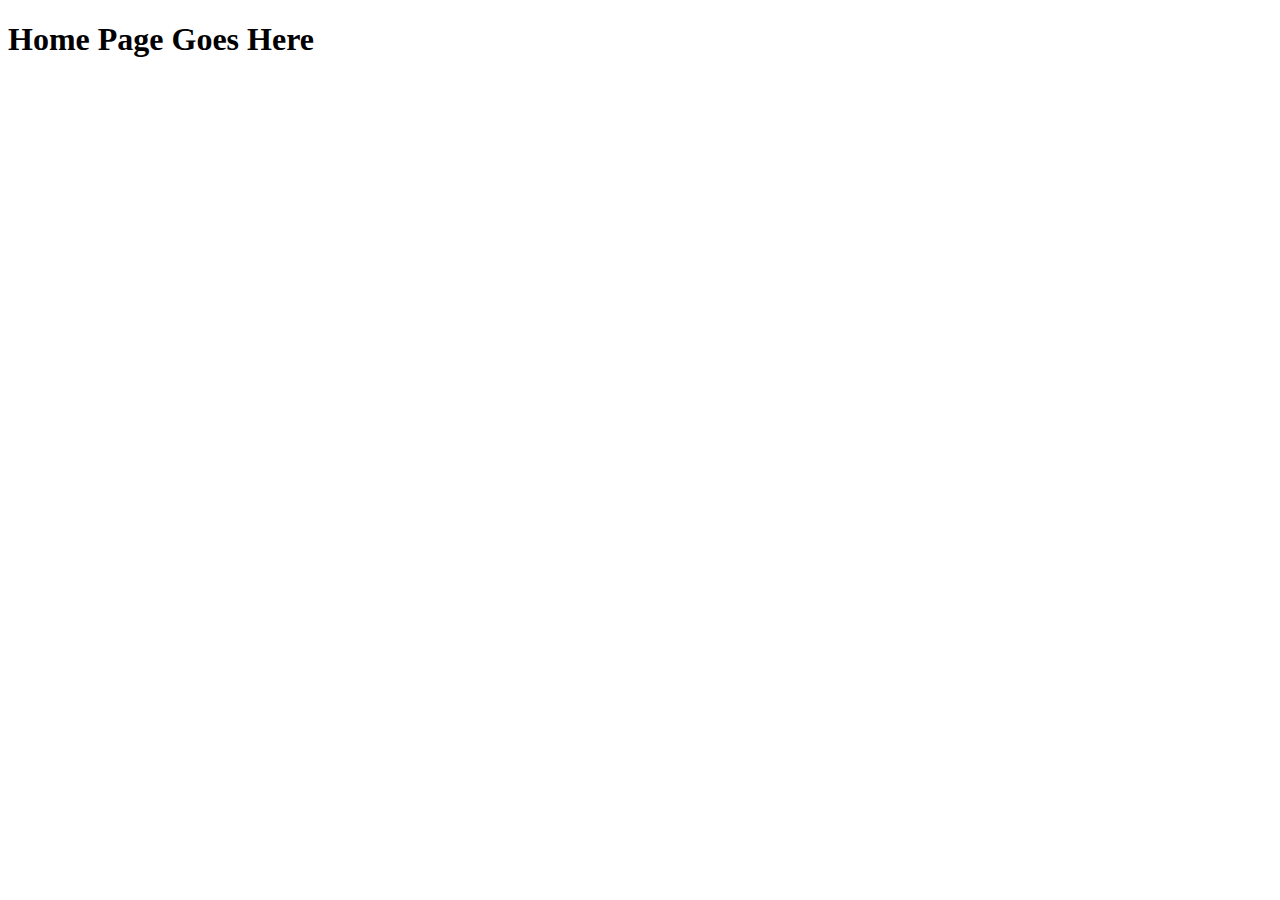
==== index.html @ da32f1e9 "Added index html" ====
<!DOCTYPE html>
<html lang="en">
<head>
	<meta charset="UTF-8">
	<meta name="viewport" content="width=device-width, initial-scale=1.0">
	<meta http-equiv="X-UA-Compatible" content="ie=edge">
	<title>Home | Mini Cools</title>
</head>

<body>
	<h1>Home Page Goes Here</h1>	


</body>
</html>
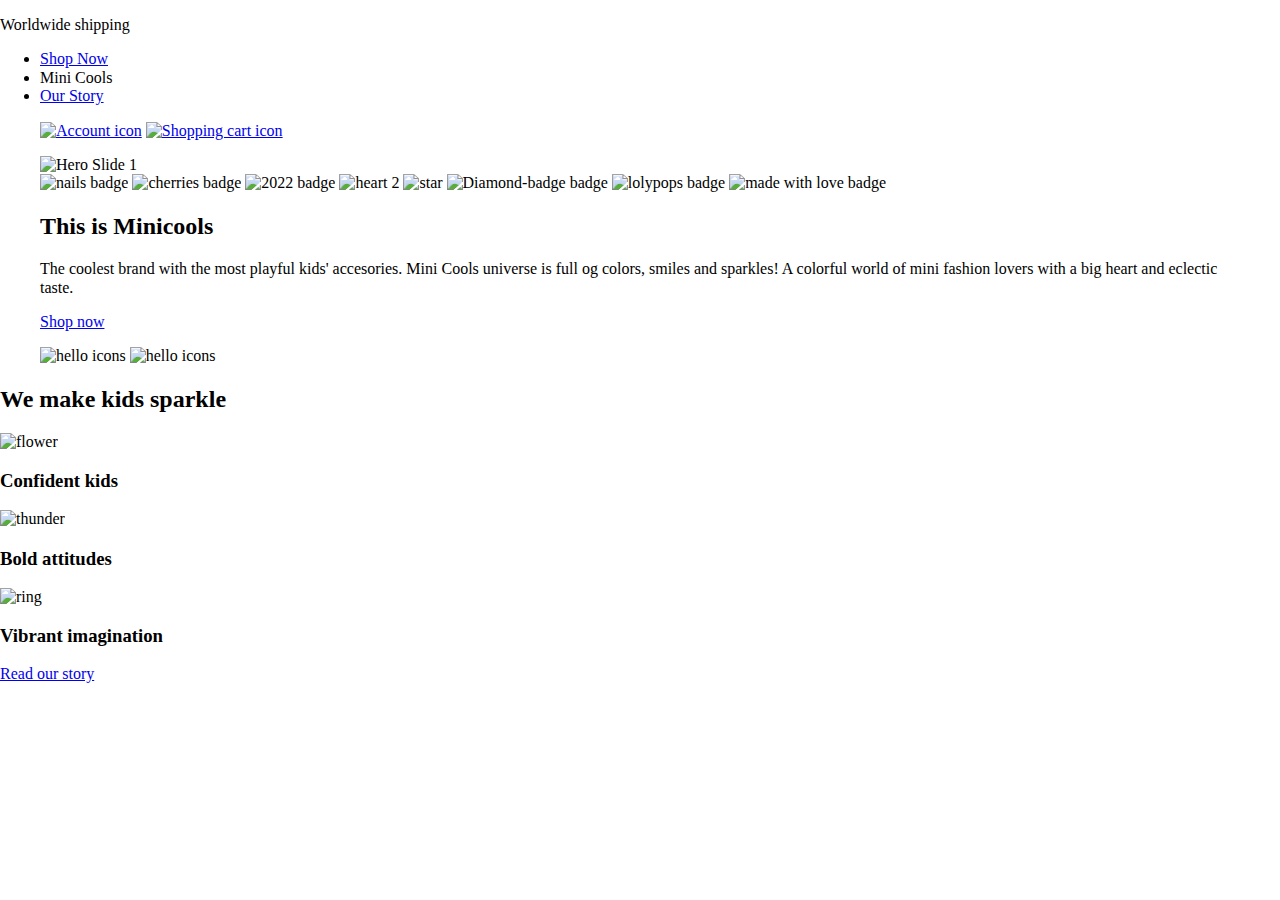
==== commit 48b343b6: "Started coding for home page, updated class names" ====
--- a/index.html
+++ b/index.html
@@ -4,11 +4,78 @@
 	<meta charset="UTF-8">
 	<meta name="viewport" content="width=device-width, initial-scale=1.0">
 	<meta http-equiv="X-UA-Compatible" content="ie=edge">
-	<title>Home | Mini Cools</title>
+	<title>Web Case Study | Mini Cools</title>
+	<link rel="preconnect" href="https://fonts.googleapis.com">
+	<link rel="preconnect" href="https://fonts.gstatic.com" crossorigin>
+	<link href="https://fonts.googleapis.com/css2?family=Luckiest+Guy&family=Poppins:wght@400;700&display=swap" rel="stylesheet">
+	<link rel="stylesheet" href="css/home.css">
+	<link rel="stylesheet" href="css/normalize.css">
 </head>
 
 <body>
-	<h1>Home Page Goes Here</h1>	
+		<div class="banner">
+			<p>Worldwide shipping</p>
+		</div>
+		
+		<div class="main-nav">
+			<ul class="main-nav__list">
+				<li class="main-nav__item"><a href="#!">Shop Now</a></li>
+				<li class="main-nav__logo">Mini Cools</li>
+				<li class="main-nav__item"><a href="#!">Our Story</a></li>
+			</ul>
+			<ul class="main-nav__shop">
+				<a href="#!"><img class="main-nav__icon" src="img/Account Icon.png" alt="Account icon"></a>
+				<a href="#!"><img class="main-nav__icon" src="img/Shopping Cart Icon.png" alt="Shopping cart icon"></a>
+			</ul>
+		</div>
+
+		<div class="hero">
+			<figure class="container">
+				<img src="img/minicools_slider_10_2_1.jpeg" alt="Hero Slide 1" />
+				<figcaption class="container__icons">
+					<img class="icon1" src="img/svgs/Nails-badge.svg" alt="nails badge">
+					<img class="icon2" src="img/svgs/Cherries-badge.svg" alt="cherries badge">
+					<img class="icon3" src="img/svgs/2021-badge.svg" alt="2022 badge">
+					<img class="icon4" src="img/svgs/heart-2.svg" alt="heart 2">
+					<img class="icon5" src="img/svgs/star.svg" alt="star">
+					<img class="icon6" src="img/svgs/Diamond-badge.svg" alt="Diamond-badge badge">
+					<img class="icon7" src="img/svgs/Lolypops-badge.svg" alt="lolypops badge">
+					<img class="icon8" src="img/svgs/Made-with-love-badge.svg" alt="made with love badge">
+				</figcaption>
+			</figure>
+		</div>
+		
+		<div class="minicools">
+			<figure class="container__minicools">
+				<h2>This is Minicools</h2>
+				<p>The coolest brand with the most playful kids' accesories. Mini Cools universe is full og colors, smiles and sparkles! A colorful world of mini fashion lovers with a big heart and eclectic taste.</p>
+				<a href="!#"><p class="button">Shop now</p></a>
+				<figcaption class="container__icons">
+					<img class="hello-icon1" src="img/Hello graphics Molecule.png" alt="hello icons">
+					<img class="hello-icon2" src="img/Hello graphics Molecule 2.png" alt="hello icons">
+				</figcaption>
+			</figure>
+		</div>
+		
+		<div class="our-story">
+			<h2>We make kids sparkle</h2>
+			<div class="values-group">
+				<div class="values">
+					<img class="values1" src="img/svgs/flower.svg" alt="flower">
+					<h3>Confident kids</h3>
+				</div>
+				<div class="values">
+					<img class="values2" src="img/svgs/thunder.svg" alt="thunder">
+					<h3>Bold attitudes</h3>
+				</div>
+				<div class="values">
+					<img class="values3" src="img/svgs/ring.svg" alt="ring">
+					<h3>Vibrant imagination</h3>
+				</div>
+			</div>
+			<a href="!#"><p class="button">Read our story</p></a>
+		</div>
+
 
 
 </body>
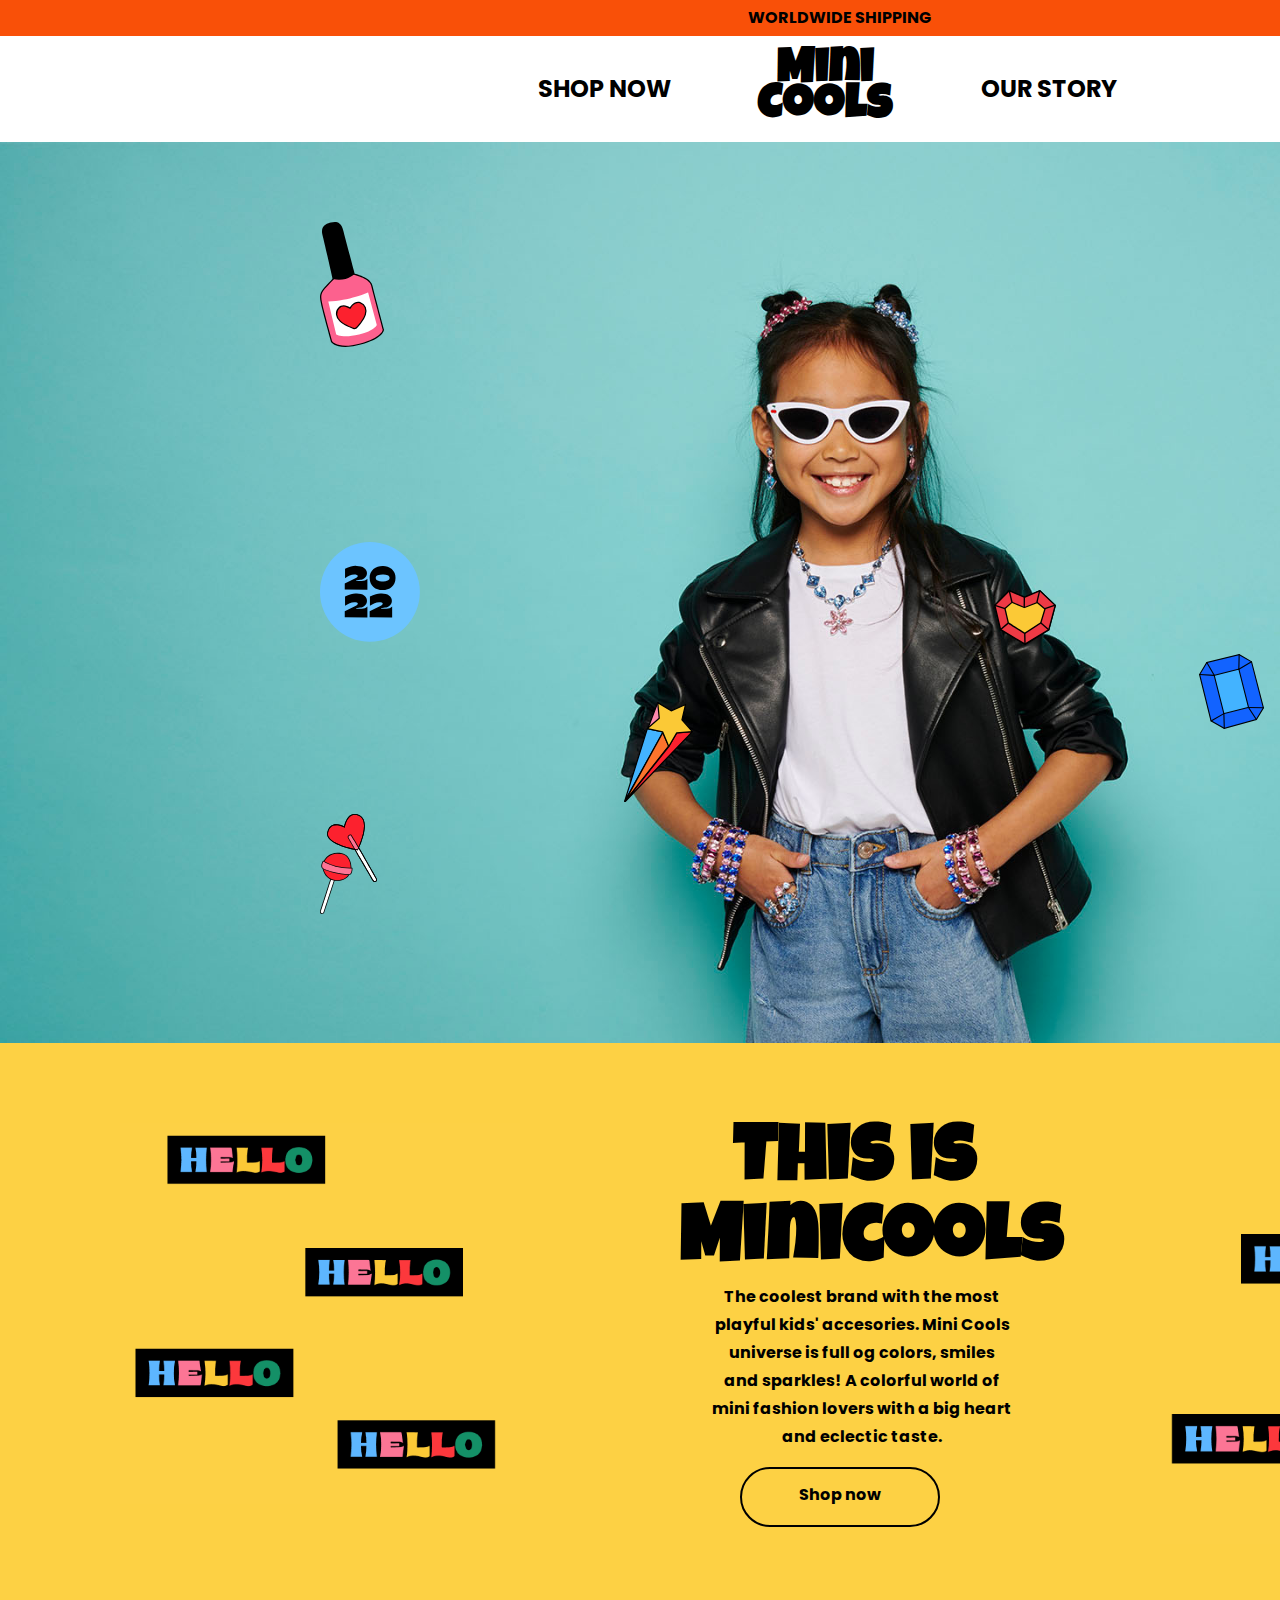
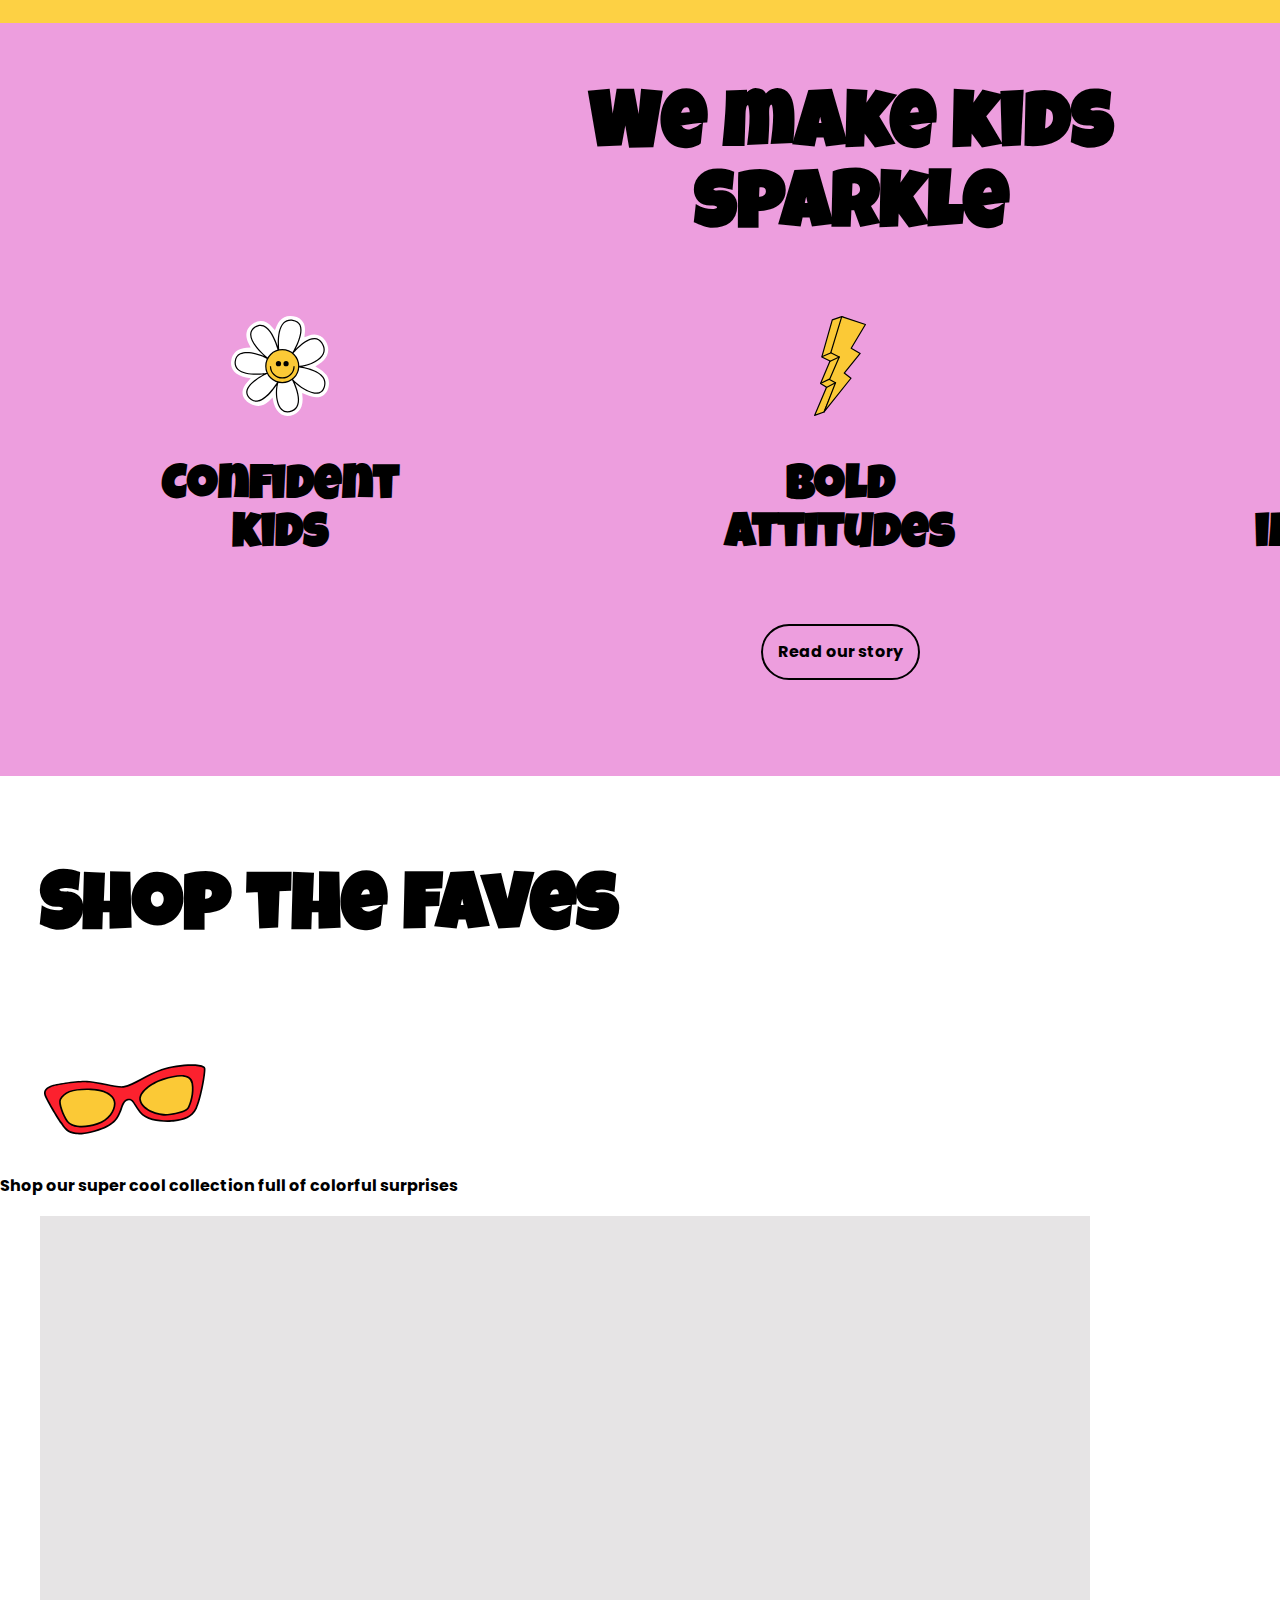
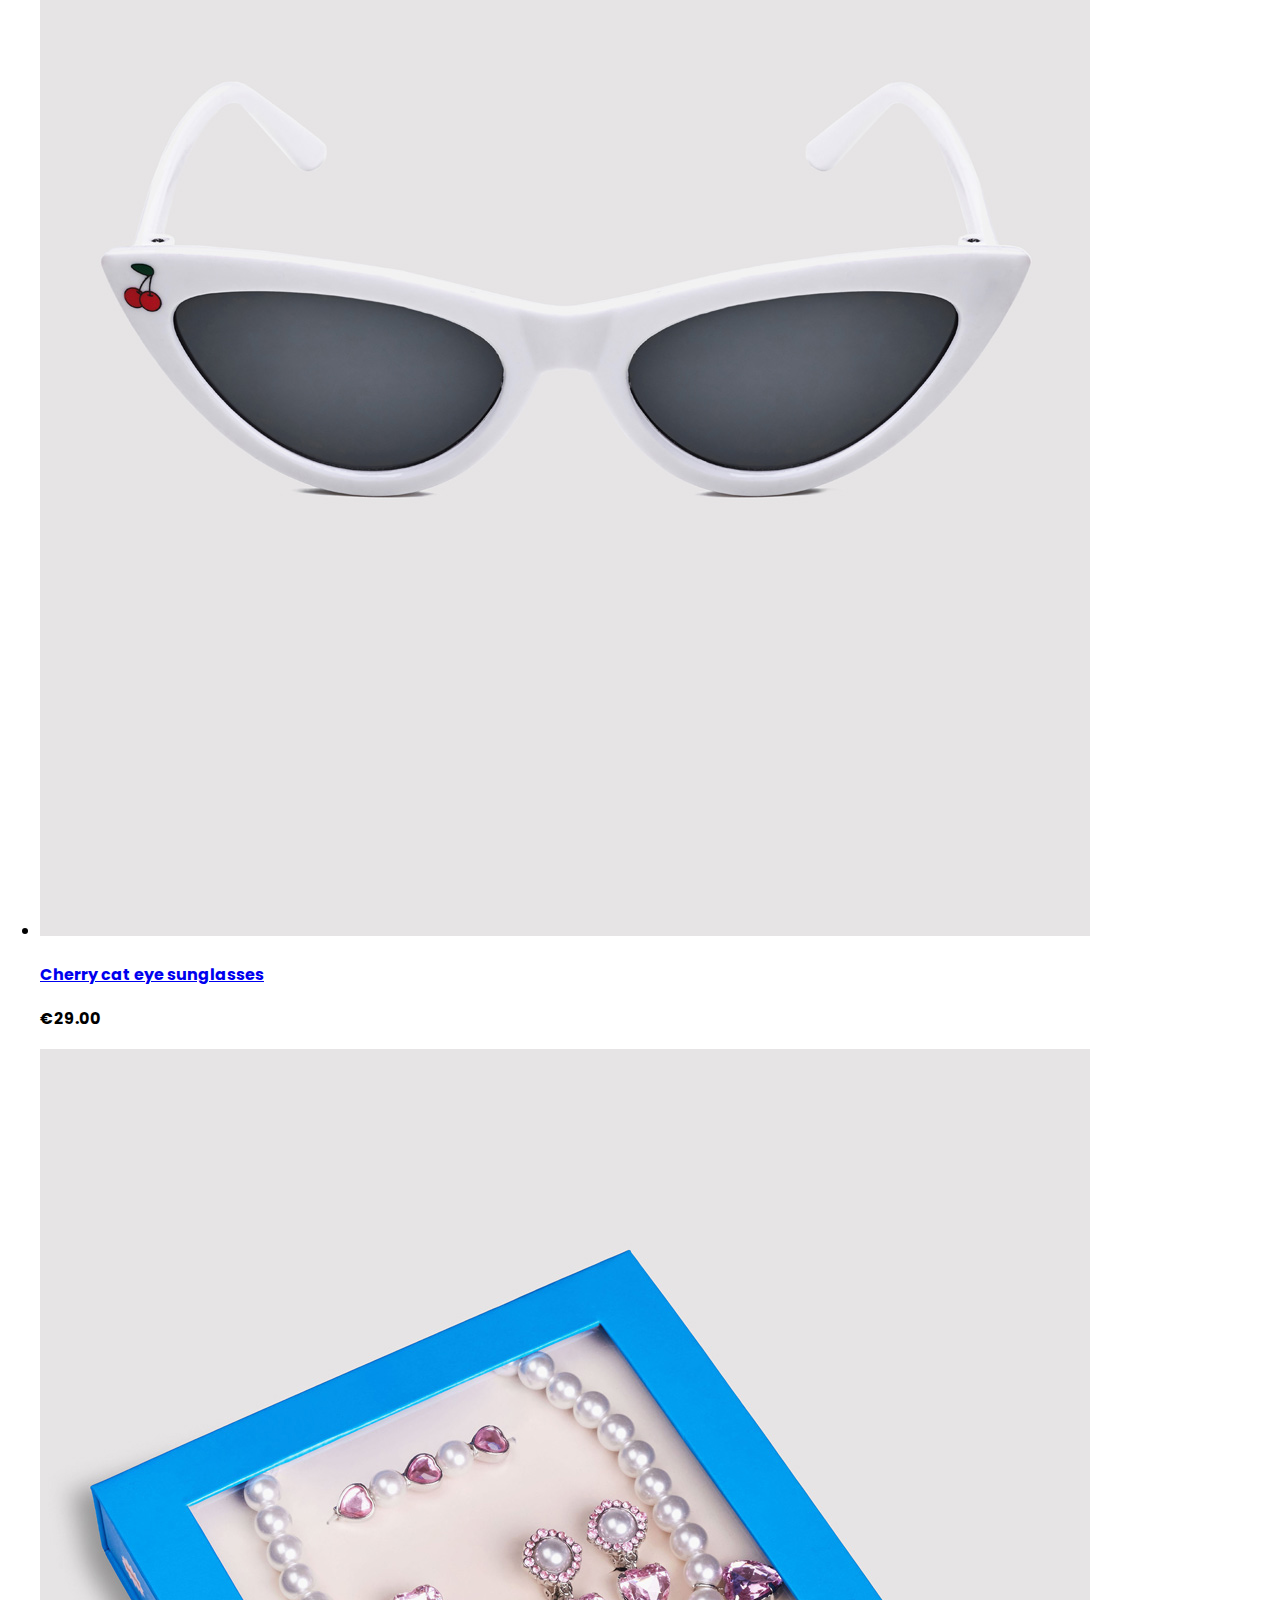
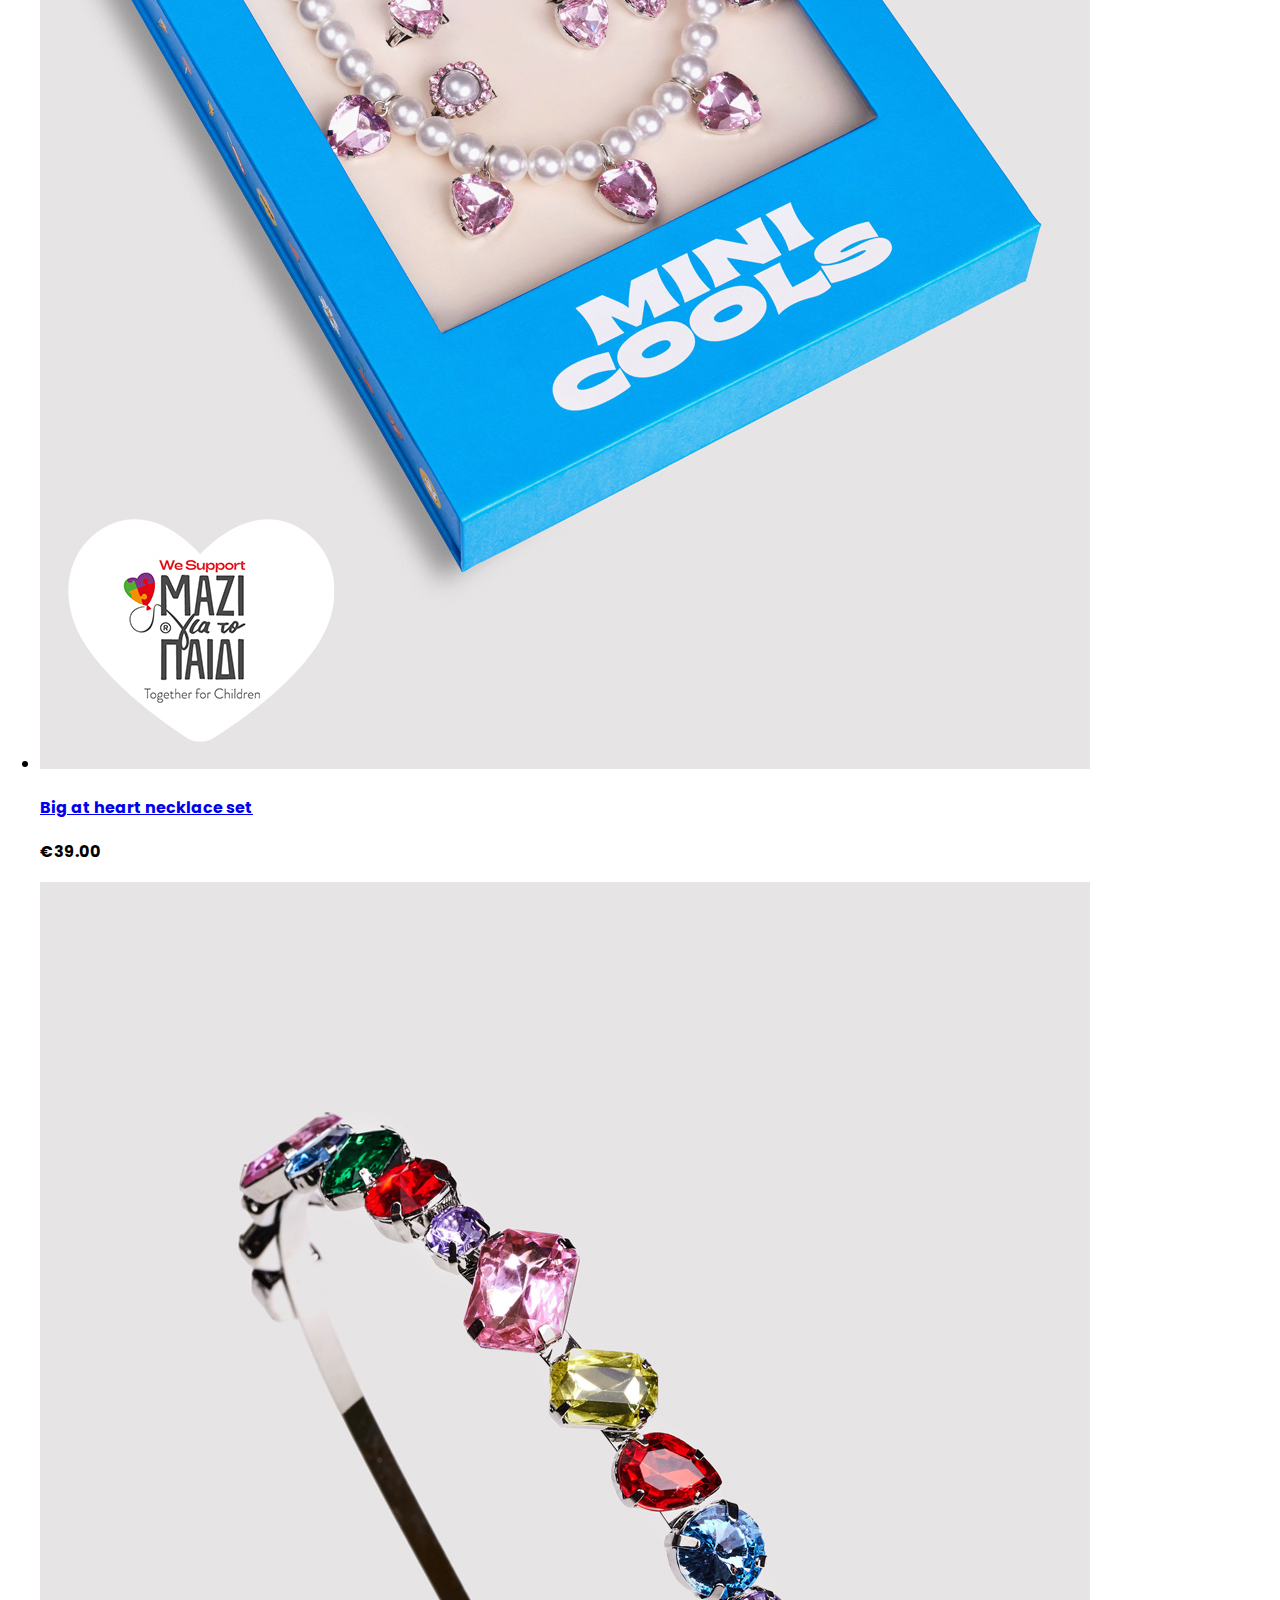
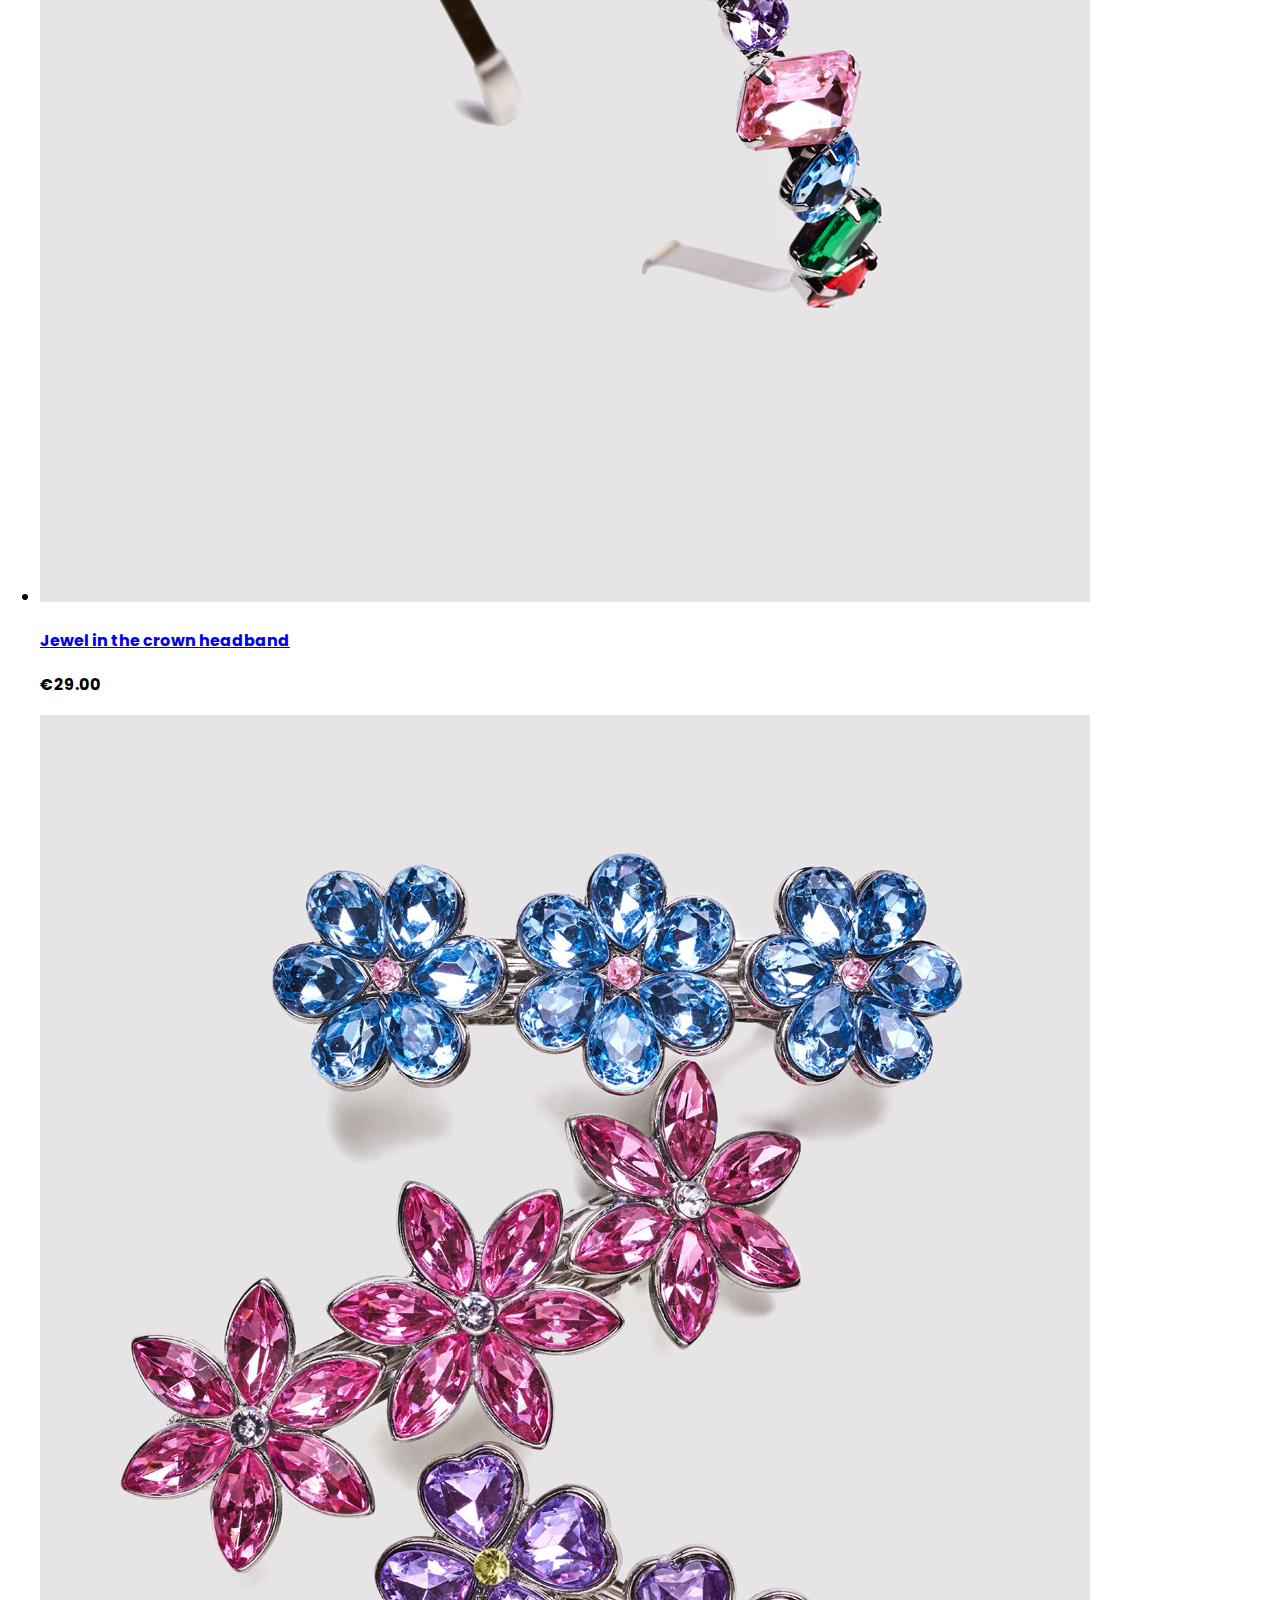
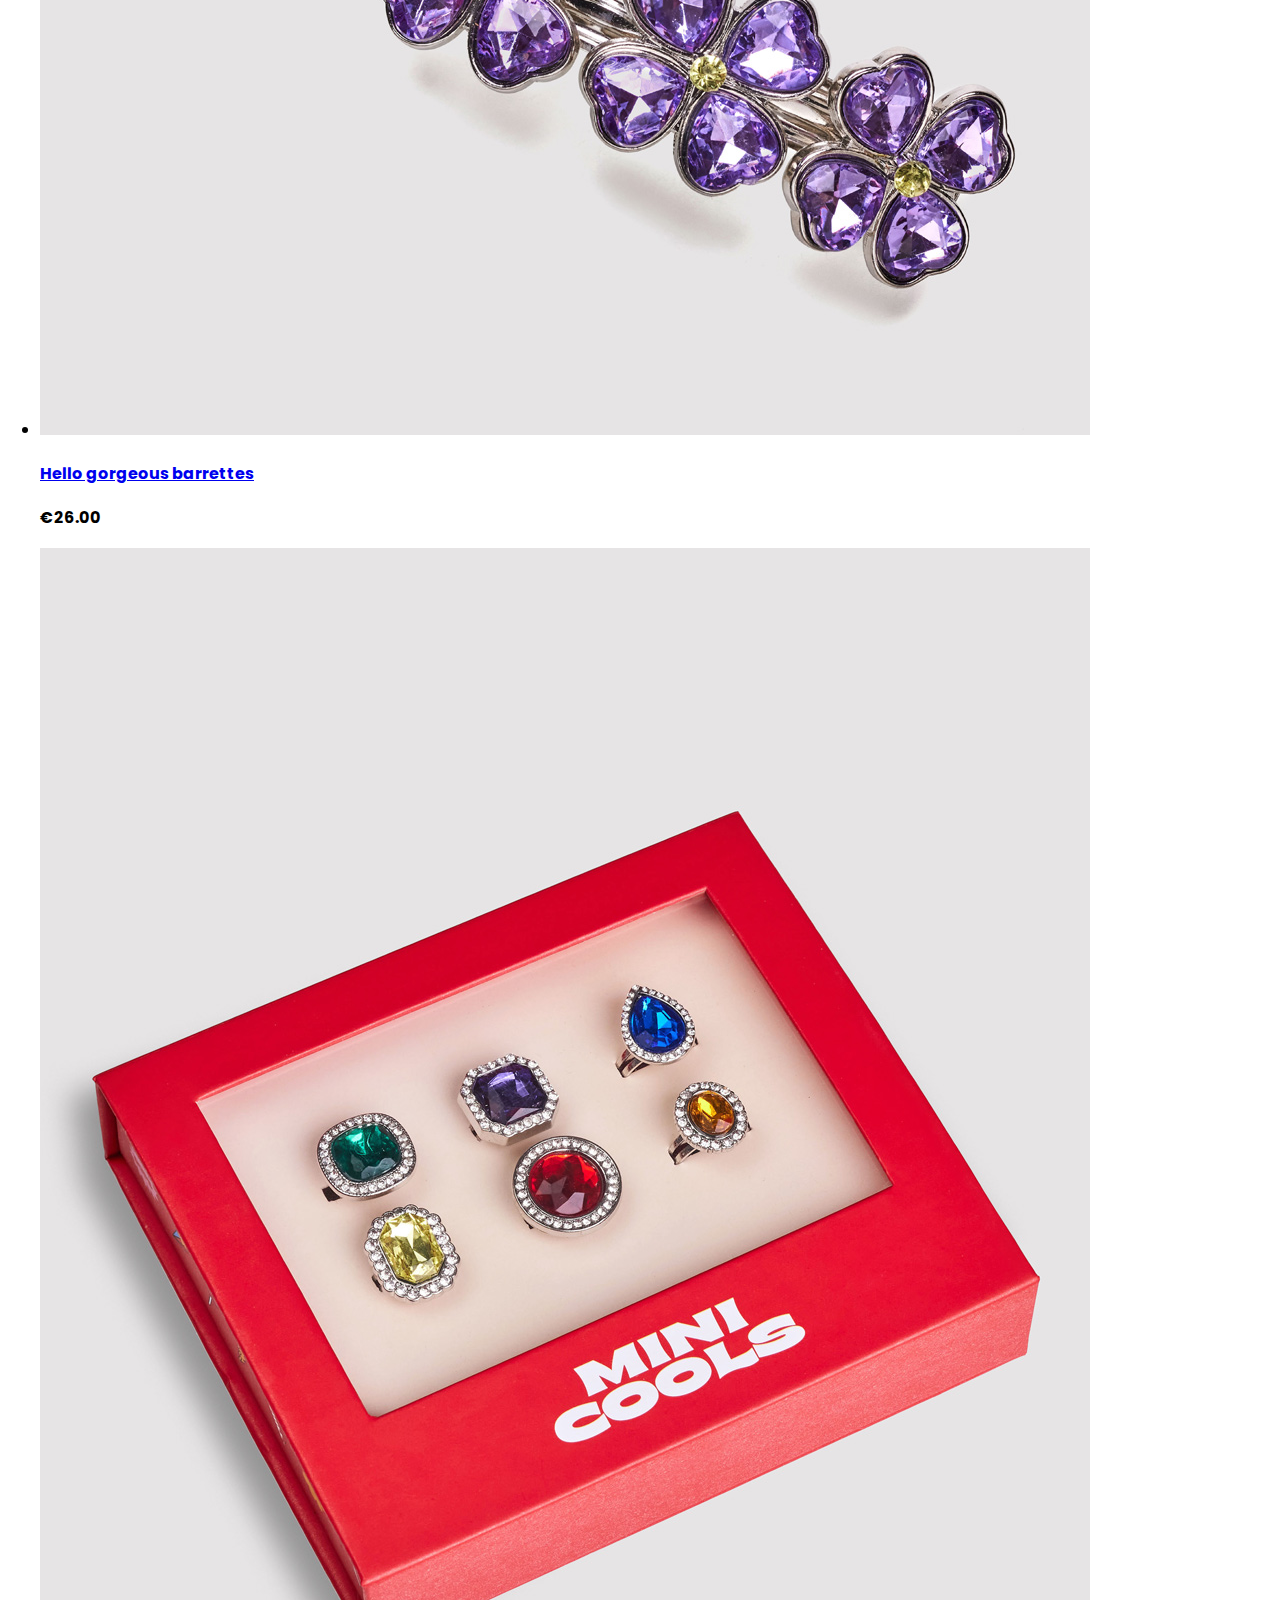
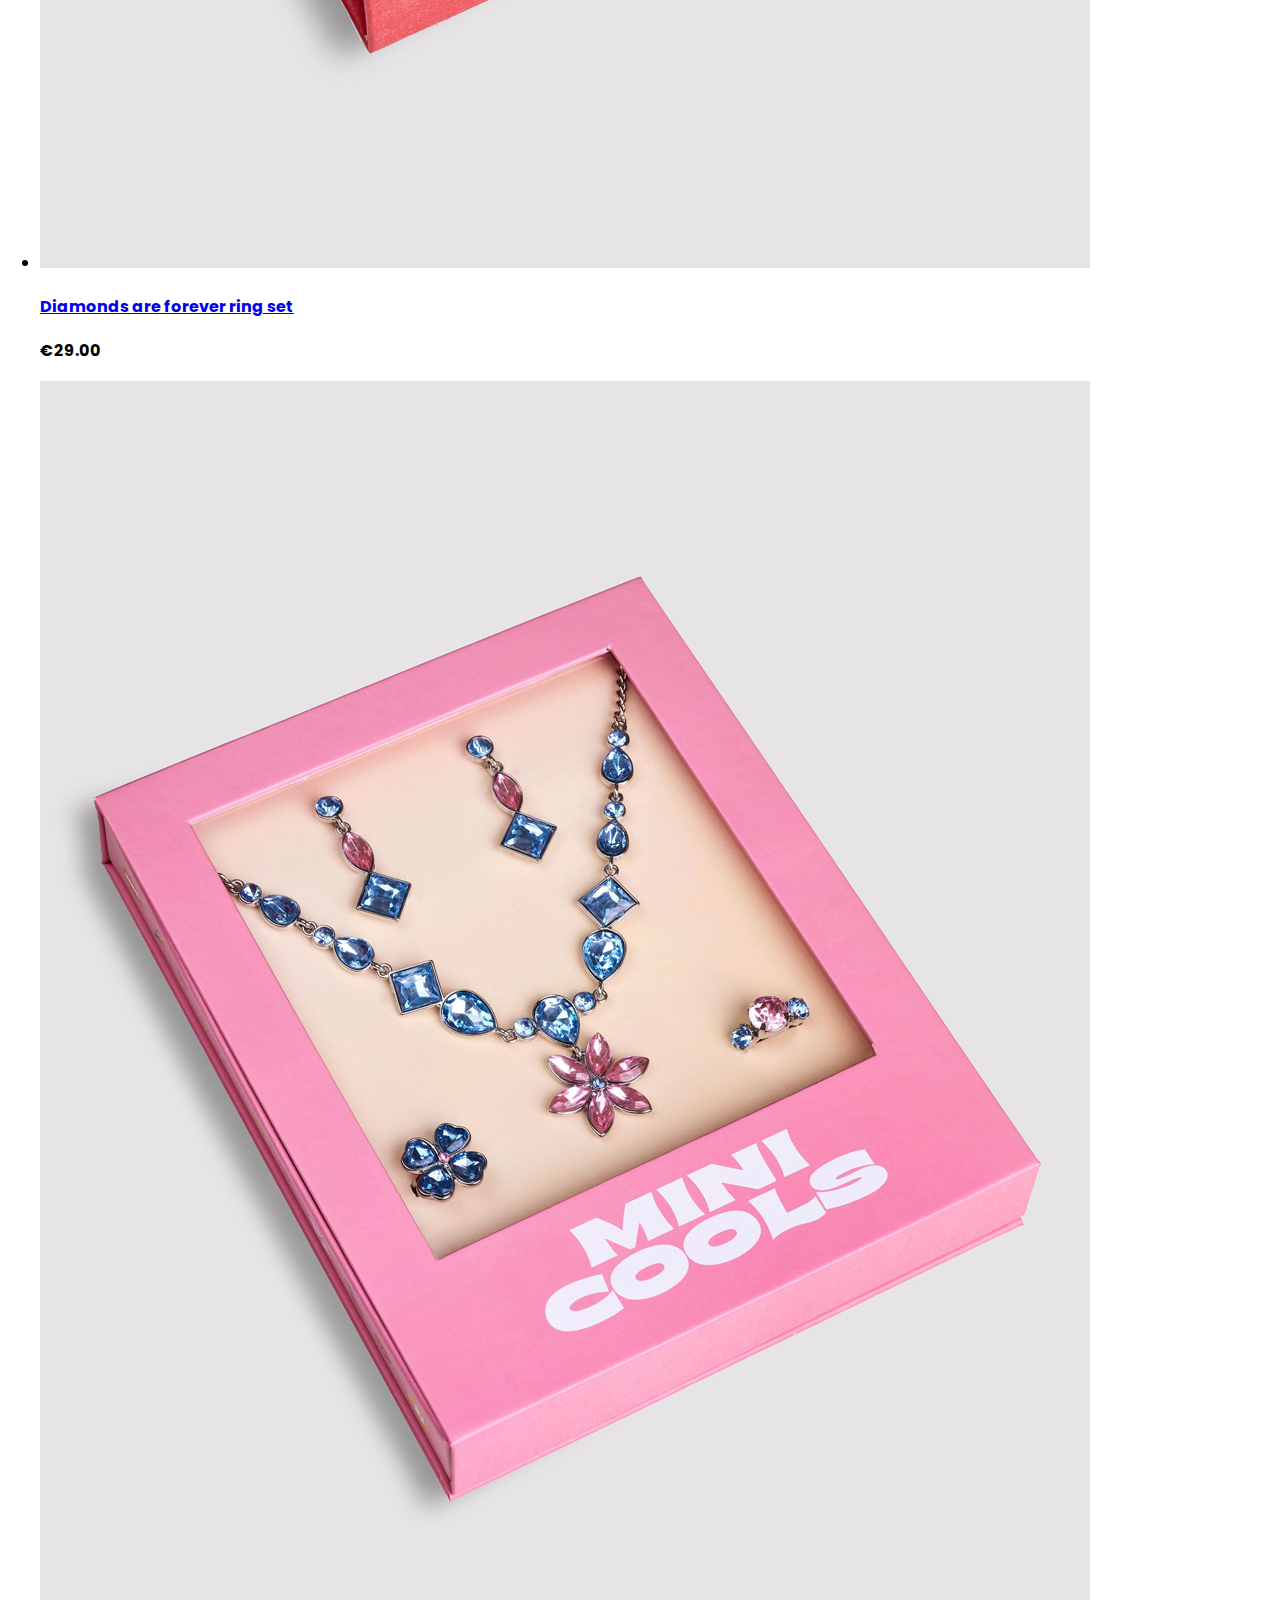
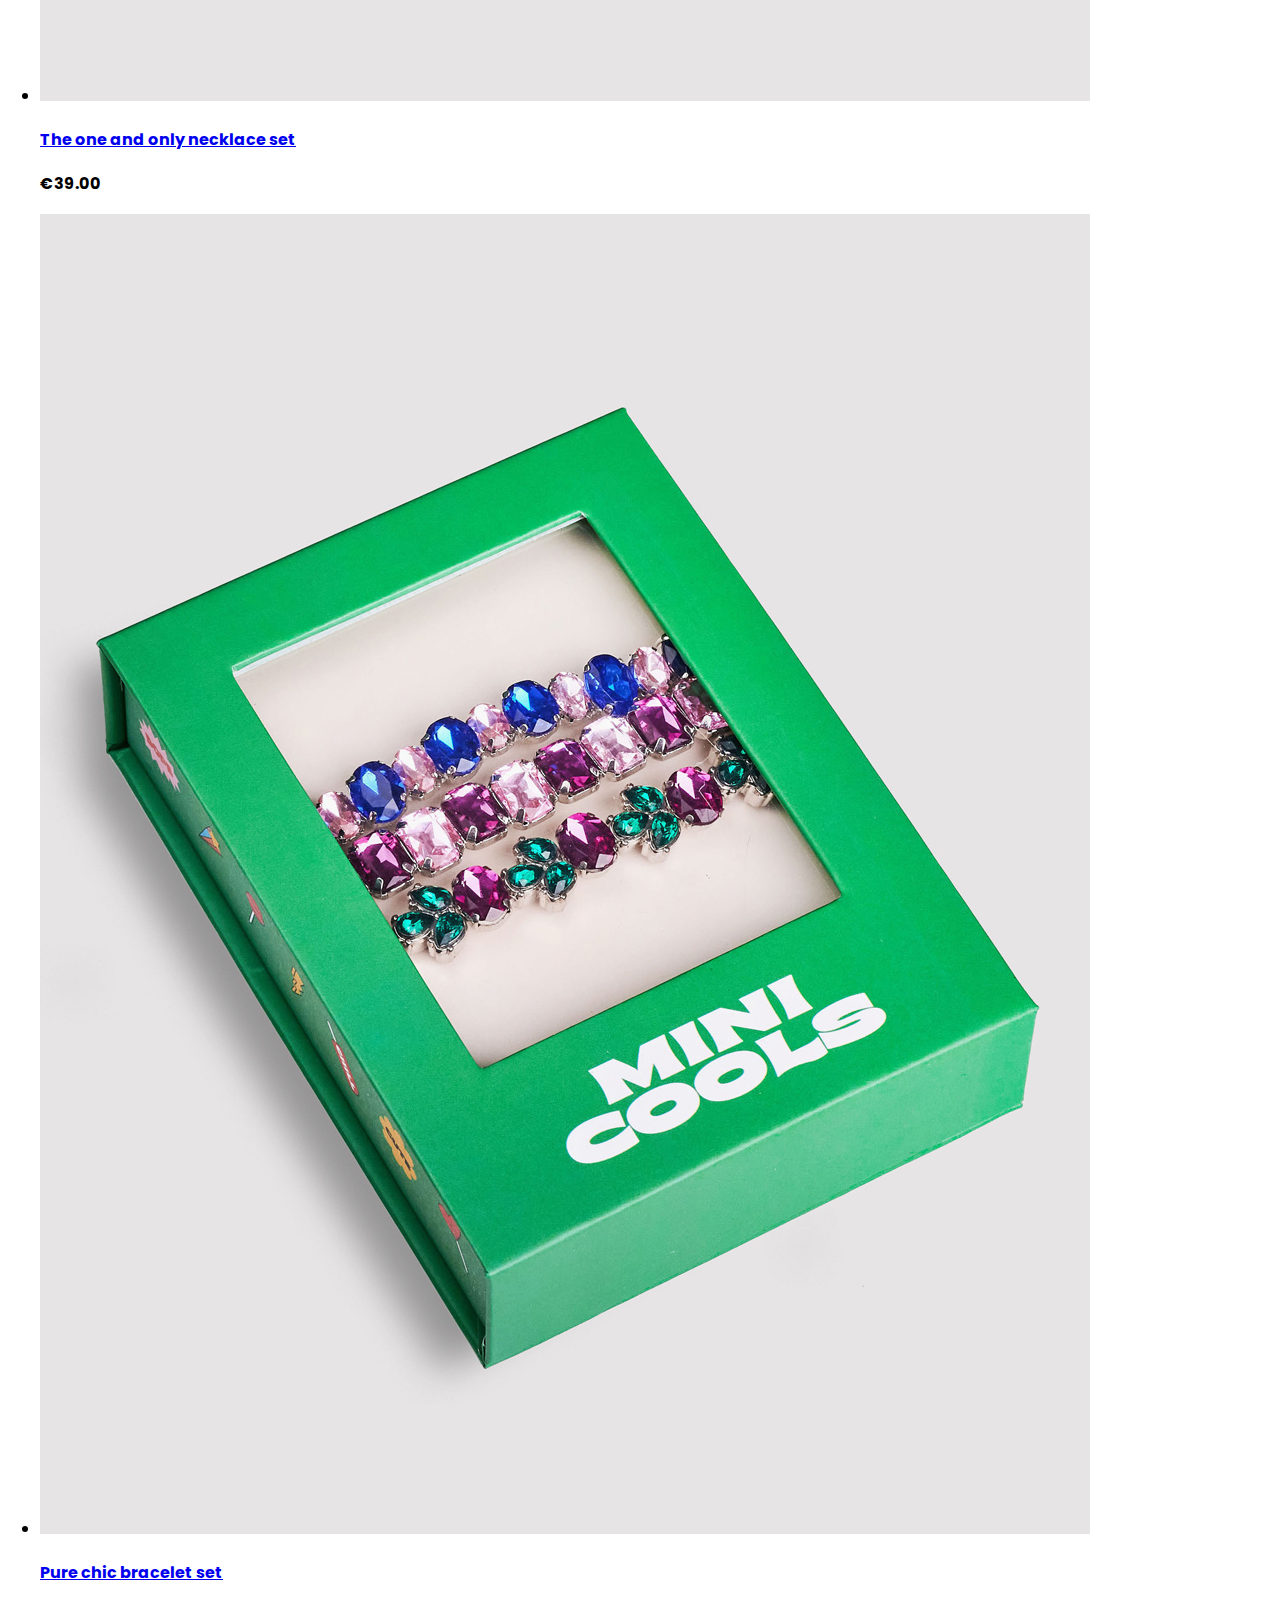
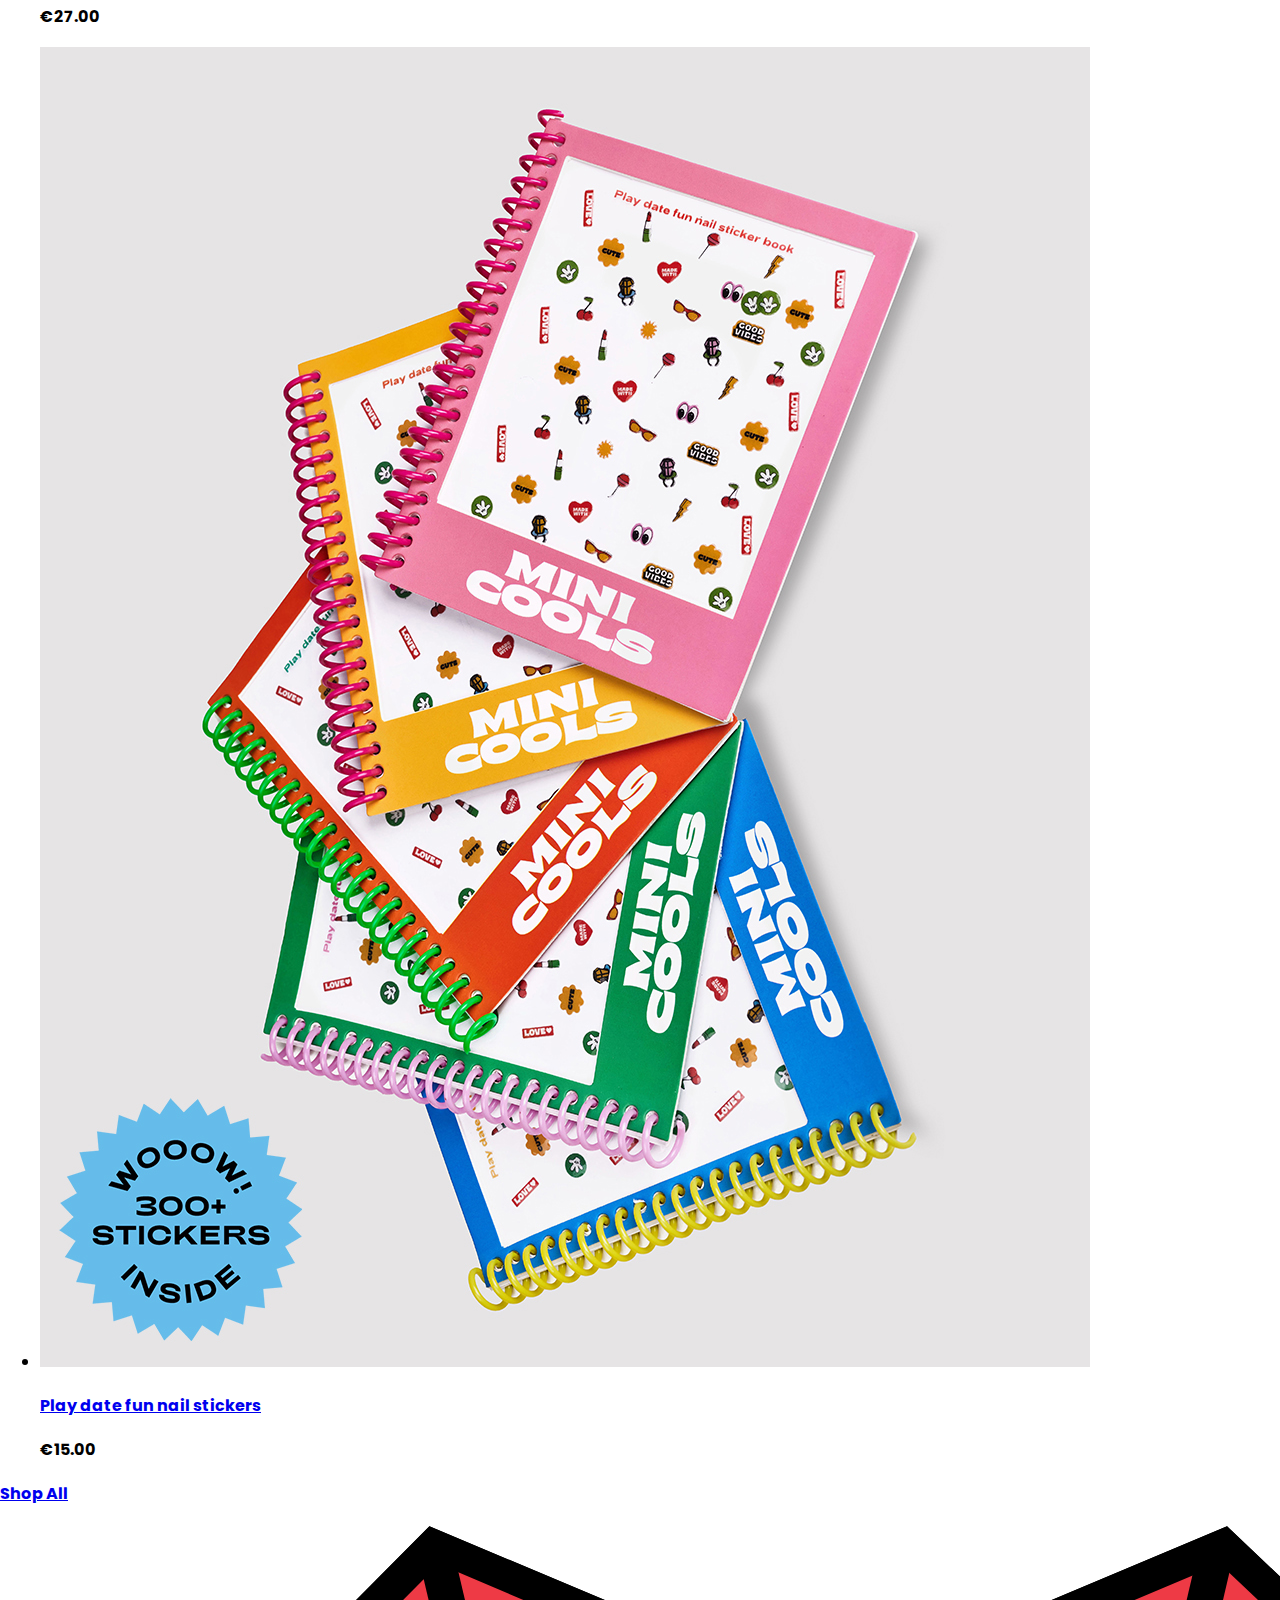
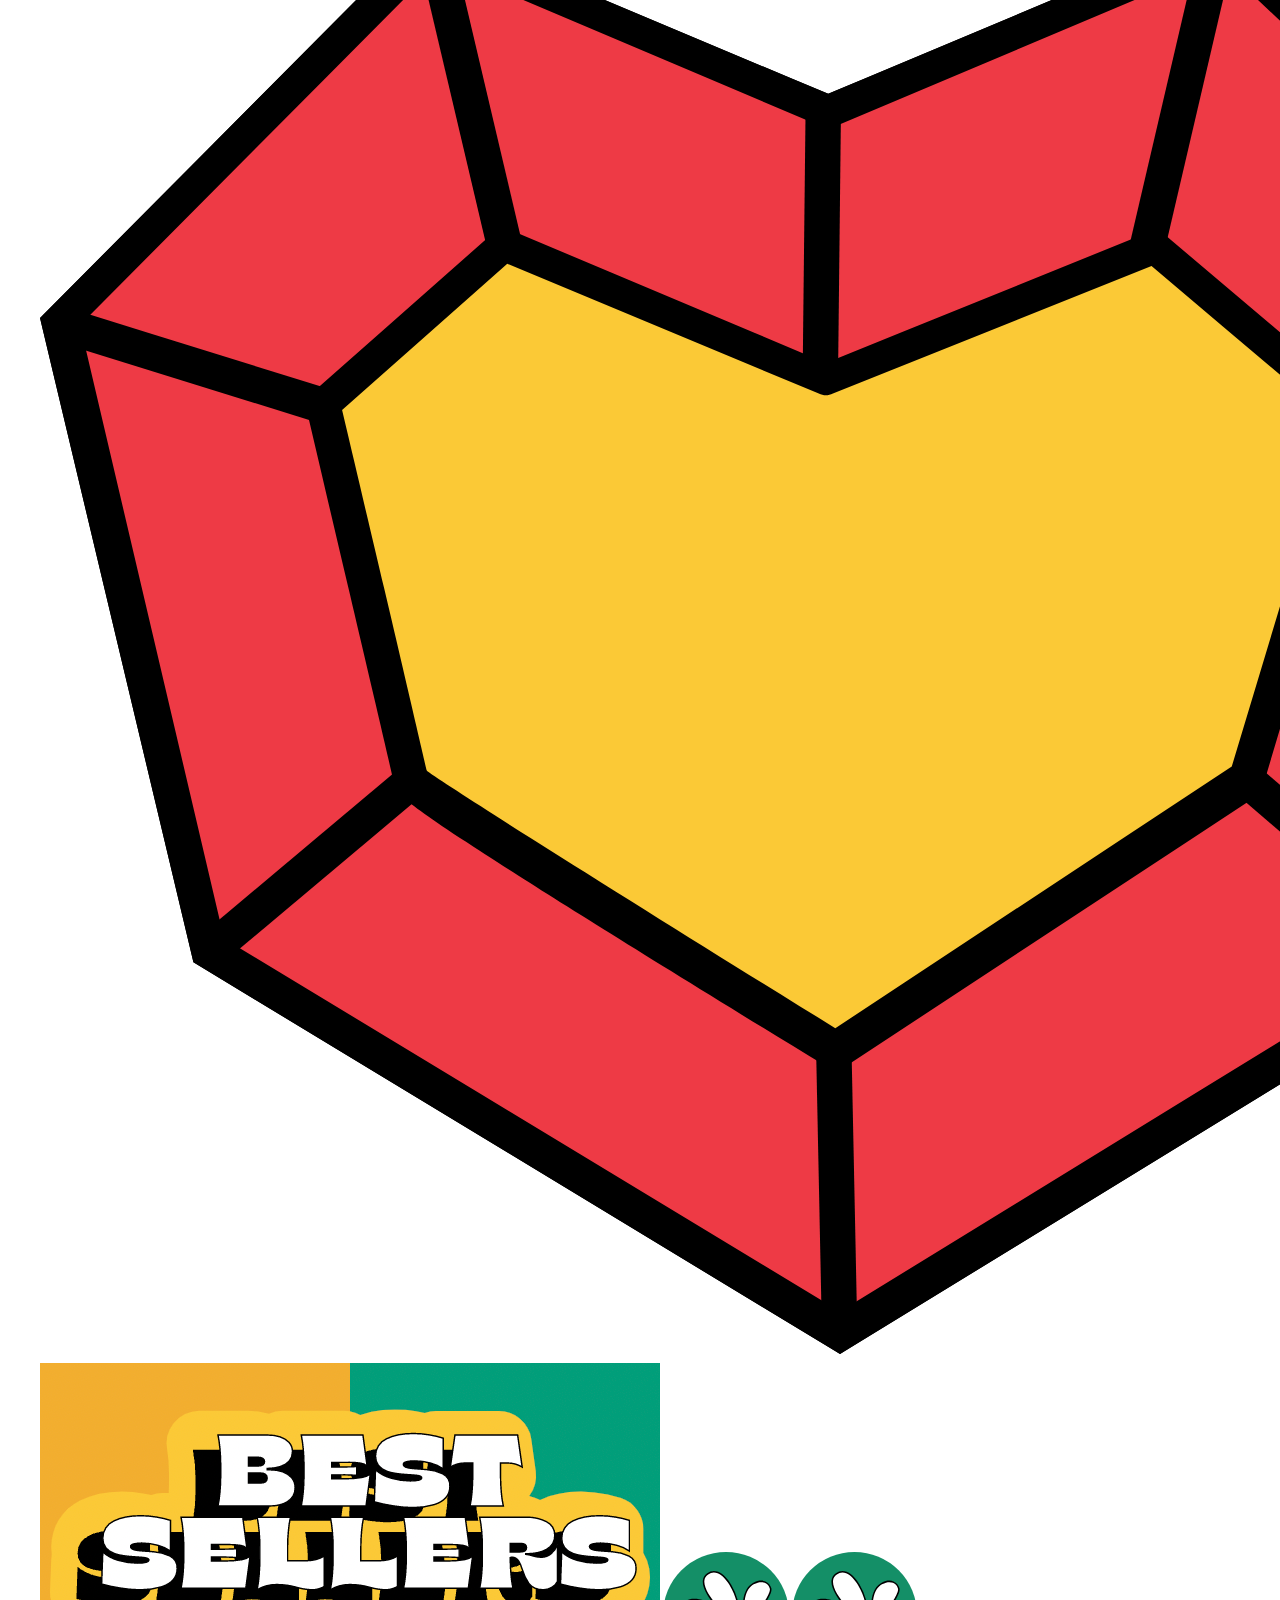
==== commit 873d9fd8: "Added the Faves, Best Sellers, Cherry, and Footer sections" ====
--- a/index.html
+++ b/index.html
@@ -76,6 +76,163 @@
 			<a href="!#"><p class="button">Read our story</p></a>
 		</div>
 
+			<div class="Faves">
+				<div class="faves__header">
+					<figure class="container__faves">
+						<h2>Shop the faves</h2>
+						<figcaption class="container__faves--icon">
+							<img class="sunglasses-icon" src="img/svgs/sunglasses-icon.svg" alt="sunglasses icons">
+						</figcaption>
+					</figure>
+					<p>Shop our super cool collection full of colorful surprises</p>
+				</div>
+	
+				<ul class="products-group__1">
+					<li>
+						<div class="products">
+							<img class="products__img" src="img/product imgs/Mini_Cools_10.1.2214259.jpg" alt="cherry cat eye sunglasses">
+							<a href="!#"><p>Cherry cat eye sunglasses</p></a>
+							<p>&euro;29.00</p>
+						</div>
+					</li>
+					<li>
+						<div class="products">
+							<img class="products__img" src="img/product imgs/Mini_Cools_10.1.2213855 copy.jpg" alt="big at heart necklace set">
+							<a href="!#"><p>Big at heart necklace set</p></a>
+							<p>&euro;39.00</p>
+						</div>
+					</li>
+					<li>
+						<div class="products">
+							<img class="products__img" src="img/product imgs/Mini_Cools_10.1.2214218.jpg" alt="Jewel in the crown headband">
+							<a href="!#"><p>Jewel in the crown headband</p></a>
+							<p>&euro;29.00</p>
+						</div>
+					</li>
+					<li>
+						<div class="products">
+							<img class="products__img" src="img/product imgs/Mini_Cools_10.1.2214192.jpg" alt="Hello gorgeous barrettes">
+							<a href="!#"><p>Hello gorgeous barrettes</p></a>
+							<p>&euro;26.00</p>
+						</div>
+					</li>
+					</ul>
+					<ul class="products-group__2">
+					<li>
+						<div class="products">
+							<img class="products__img" src="img/product imgs/Mini_Cools_10.1.2213897.jpg" alt="Diamonds are forever ring set">
+							<a href="!#"><p>Diamonds are forever ring set</p></a>
+							<p>&euro;29.00</p>
+						</div>
+					</li>
+					<li>
+						<div class="products">
+							<img class="products__img" src="img/product imgs/Mini_Cools_10.1.2213873.jpg" alt="The one and only necklace set">
+							<a href="!#"><p>The one and only necklace set</p></a>
+							<p>&euro;39.00</p>
+						</div>
+					</li>
+					<li>
+						<div class="products">
+							<img class="products__img" src="img/product imgs/Mini_Cools_10.1.2213916.jpg" alt="Pure chic bracelet set">
+							<a href="!#"><p>Pure chic bracelet set</p></a>
+							<p>&euro;27.00</p>
+						</div>
+					</li>
+					<li>
+						<div class="products">
+							<img class="products__img" src="img/product imgs/Mini Cools 10.1.2214025 crop3.jpg" alt="Play date fun nail stickers">
+							<a href="!#"><p>Play date fun nail stickers</p></a>
+							<p>&euro;15.00</p>
+						</div>
+					</li>
+				</ul>
+				<a href="!#" class="button__faves">Shop All</a>
+			</div>
+
+			<div class="Bests">
+				<figure class="container__bests">
+					<figcaption class="container__bests--icon">
+						<img class="heart-icon" src="img/svgs/heart-2.svg" alt="heart icon">
+						<img class="bestseller-icon" src="img/BestSellers_Header.png" alt="best sellers header">
+						<img class="hand-icon1" src="img/svgs/Hand-badge.svg" alt="hand icon">
+						<img class="hand-icon2" src="img/svgs/Hand-badge.svg" alt="hand icon">
+					</figcaption>
+					<ul class="bests-group__1">
+						<li>
+							<div class="bests-product">
+								<img class="bests__img" src="img/product imgs/Mini_Cools_10.1.2214263.jpg" alt="eye candy sunglasses">
+								<a href="!#"><p>Eye candy sunglasses</p></a>
+								<p>&euro;29.00</p>
+							</div>
+						</li>
+					</ul>
+					<ul class="bests-group__2">
+						<li>
+							<div class="bests-product">
+								<img class="bests__img" src="img/product imgs/Mini_Cools_10.1.2214074 copy.jpg" alt="Can't handle the sparkle sticker book">
+								<a href="!#"><p>Can't handle the sparkle sticker book</p></a>
+								<p>&euro;29.00</p>
+							</div>
+						</li>
+					</ul>
+				</figure>
+			</div>
+			
+			<div class="Look">
+				<ul class="look-group">
+					<li>
+						<div class="the-look__icons">
+							<h2>Shop the look</h2>
+							<img class="look__icon" src="img/svgs/thunder.svg" alt="thunder">
+							<img class="look__icon" src="img/svgs/Lolypops-badge.svg" alt="lolypops badge">
+						</div>
+					</li>
+					<li>
+						<img class="the-look__img" src="img/image_map_v2.jpeg" alt="shop the look girl with products">
+					</li>
+					<li>
+						<div class="the-look">
+							<img class="look__img" src="img/product imgs/Mini_Cools_10.1.2213897.jpg" alt="Diamonds are forever ring set">
+							<a href="!#"><p>Diamonds are forever ring set</p></a>
+							<p>&euro;29.00</p>
+							<a href="!#" class="button">Shop</a>
+						</div>
+					</li>
+				</ul>
+			</div>
+	
+			
+			<div class="Cherry">
+				<h2>I like you cherry much</h2>
+			</div>
+			
+			<div class="Footer">
+				<img src="img/Footer_Starburst.png" alt="starburst">
+				<h2>Don't miss the sparkle</h2>
+				<div class="email__input">
+					<input type="text" name="email" id="email" class="email" placeholder="Email address" required>
+					<a href="!#" class="button__subscribe">Subscribe</a>
+				</div>
+				<div class="connect">
+					<img src="img/Footer_ConnectIcons.png" alt="connect icons">
+				</div>
+				<div class="footer-logo">
+					<h1>Mini Cools</h1>
+				</div>
+				<div>
+					<ul class="footer-nav">
+						<li><a href="!#">Terms & Conditions</a></li>
+						<li><a href="!#">Privacy</a></li>
+						<li><a href="!#">Shipping</a></li>
+						<li><a href="!#">Returns</a></li>
+						<li><a href="!#">Payment Methods</a></li>
+						<li><a href="!#">FAQs</a></li>
+					</ul>
+				</div>
+				<img src="img/Footer_Payments.png" alt="payment method logos">
+			</div>
+
 
 
 </body>
--- a/css/home.css
+++ b/css/home.css
@@ -0,0 +1,314 @@
+:root {
+    --font-sans-serif: Poppins, sans-serif;
+    --font-serif: Luckiest Guy, serif;
+    --black: #000;
+    --white: #eaeaea;
+    --red: #f52437;
+    --orange: #f95008;
+    --yellow: #fdd144;
+    --green: #148f67;
+    --blue: #1989f0;
+    --pink: #ed9ede;
+
+}
+
+html {
+    box-sizing: border-box;
+  }
+  *, *:before, *:after {
+    box-sizing: inherit;
+  }
+
+  /* Typography */
+  
+body {
+    font-family: var(--font-sans-serif);
+    font-weight: bold;
+    color: var(--black);
+    line-height: 1.75;
+    min-width: 1680px;
+    max-width: 1680px;
+}
+
+img {
+    /* max-width: 100%; */
+    /* display: block; */
+}
+
+h1, h2, h3, h4, h5 {
+    font-family: var(--font-serif);
+    color: var(--black);
+}
+
+h2 {
+    font-size: 5rem;
+}
+
+h3 {
+    font-size: 3rem;
+}
+
+/* BANNER */
+
+.banner {
+    background-color: var(--orange);
+    font-family: var(--font-sans-serif);
+    text-transform: uppercase;
+    text-align: center;
+    margin: 0;
+}
+
+.banner p {
+    padding: 0.25rem;
+    margin: 0;
+}
+
+/*NAVIGATION */
+
+.main-nav img{
+    max-width: 50%;
+}
+.main-nav {
+    display: flex;
+    justify-content: center;
+    align-items: center;
+    /* border: 2px red solid; */
+  
+  }
+  
+  .main-nav__list {
+    display: flex;
+    flex-direction: row;
+    align-items: center;
+    justify-content: space-around;
+    list-style: none;
+    /* border: 2px blue solid; */
+    padding: 0 15rem 0 30rem;
+  }
+
+  .main-nav__list img {
+      max-width: 25%;
+  }
+
+  .main-nav__logo {
+      font-family: var(--font-serif);
+      font-size: 3rem;
+      max-width: 150px;
+      text-align: center;
+      line-height: 0.75em;
+      margin: 0 5rem;
+      /* border: 2px solid magenta; */
+
+  } 
+  
+  .main-nav__item {
+    text-transform: uppercase;
+    font-size: 1.5rem;
+    /* border: 2px solid blue; */
+  }
+  
+  .main-nav__item a {
+    text-decoration: none;
+    color: var(--black);
+  }
+  
+  .main-nav__shop {
+    display: flex;
+    align-items: center;
+    justify-content: space-between;
+    list-style: none;
+    /* border: 2px solid yellow; */
+  }
+  
+  .main-nav__icon img {
+    max-height: 100%;
+    padding: 0 0.75rem;
+  }
+
+  /* HERO */
+
+  .hero img{
+      max-width: 100%;
+  }
+
+  .container {
+      position: relative;
+      margin: 0;
+  }
+
+  .container__icons {
+      all: unset;
+  }
+
+  .icon1 {
+      position: absolute;
+      top: 5rem;
+      left: 20rem;
+      max-height: 125px;
+  }
+
+  .icon2 {
+      position: absolute;
+      top: 10rem;
+      right: 20rem;
+      max-height: 100px;
+  }
+
+  .icon3 {
+    position: absolute;
+    top: 25rem;
+    left: 20rem;
+    max-height: 100px;
+}
+
+.icon4 {
+    position: absolute;
+    top: 28rem;
+    right: 39rem;
+    max-height: 55px;
+}
+
+.icon5 {
+    position: absolute;
+    top: 35rem;
+    left: 39rem;
+    max-height: 100px;
+}
+
+.icon6 {
+    position: absolute;
+    top: 32rem;
+    right: 26rem;
+    max-height: 75px;
+}
+
+.icon7 {
+    position: absolute;
+    top: 42rem;
+    left: 20rem;
+    max-height: 100px;
+}
+
+.icon8 {
+    position: absolute;
+    top: 45rem;
+    right: 16rem;
+    max-height: 100px;
+}
+
+  /* THIS IS MINI COOLS */
+
+.minicools {
+    background-color: var(--yellow);
+    text-align: center;
+    padding-bottom: 5rem;
+    margin-top: -25px;
+}
+
+.minicools img {
+    max-width: 25%;
+}
+
+.minicools h2 {
+    width: 350px;
+    margin: 0 40rem;
+    line-height: 1em;
+    padding-top: 5rem;
+}
+
+.minicools p {
+    width: 300px;
+    margin: 0 42rem;
+    padding-bottom: 1rem;
+}
+
+.minicools a {
+    color: var(--black);
+
+}
+
+.minicools a:hover {
+    color: var(--white);
+
+}
+
+.button {
+    display: inline-block;
+    max-width: 200px;
+    text-align: center;
+    background: transparent;
+    border-radius: 30px;
+    border: 2px solid #000;
+    padding: 12px 15px;
+
+}
+
+.button:hover{
+    display: inline-block;
+    max-width: 200px;
+    text-align: center;
+    background: var(--black);
+    border-radius: 30px;
+    border: 2px solid #000;
+    padding: 12px 15px;
+
+}
+
+.container__minicools {
+    position: relative;
+}
+
+.hello-icon1 {
+    position: absolute;
+    top: 5rem;
+    left: 5rem;
+}
+
+.hello-icon2 {
+    position: absolute;
+    top: 3.5rem;
+    right: 5rem;
+}
+
+  /* OUR STORY */
+
+  .our-story {
+      display: inline-block;
+      width: 100%;
+      background-color: var(--pink);
+      text-align: center;
+      padding-bottom: 5rem;
+  }
+
+  .our-story h2 {
+    background-color: var(--pink);
+    max-width: 550px;
+    line-height: 5rem;
+    margin-left: 36rem;
+}
+
+.our-story a {
+    color: var(--black);
+}
+
+.our-story a:hover {
+    color: var(--white);
+}
+
+  .values-group {
+      display: flex;
+      flex-direction: row;
+      justify-content: space-around;
+  }
+
+  .values-group img {
+      max-height: 100px;
+  }
+
+  .values {
+      display: flex;
+      flex-direction: column;
+      align-items: center;
+      max-width: 300px;
+      line-height: 3rem;
+  }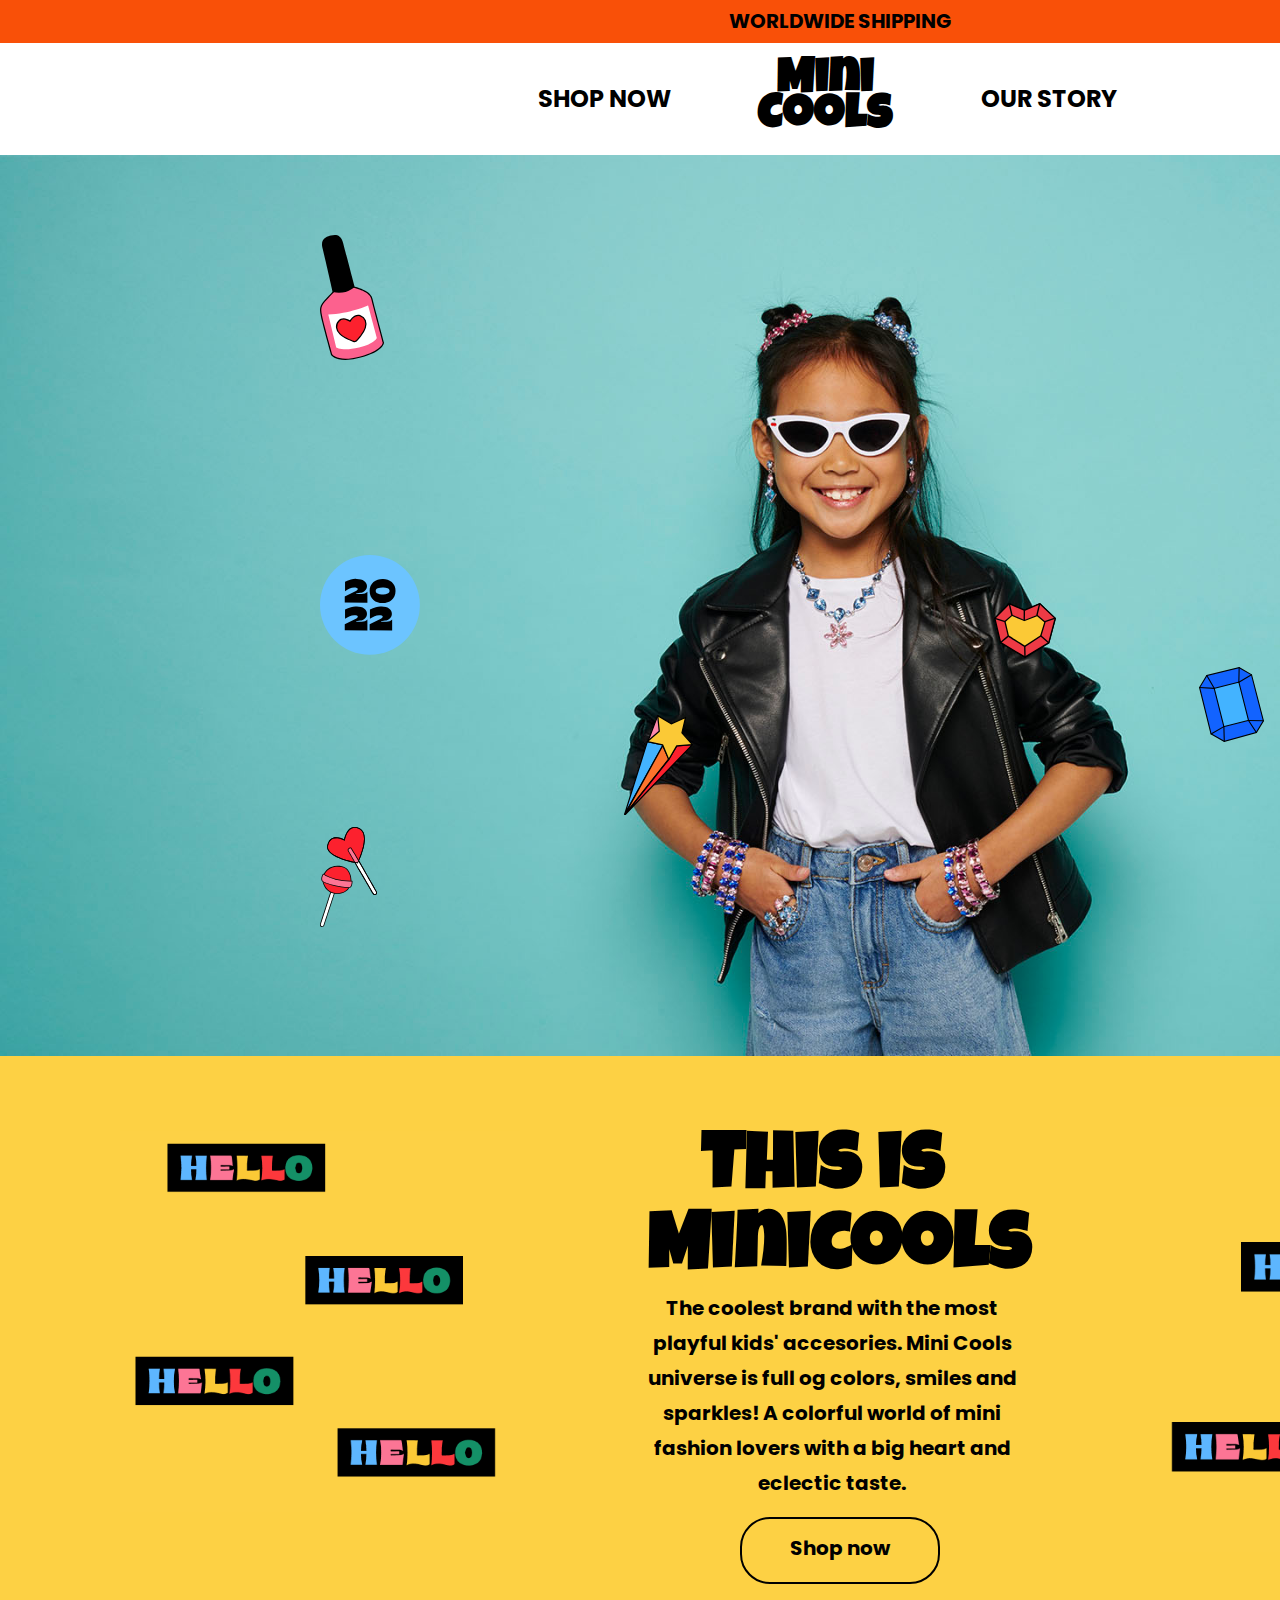
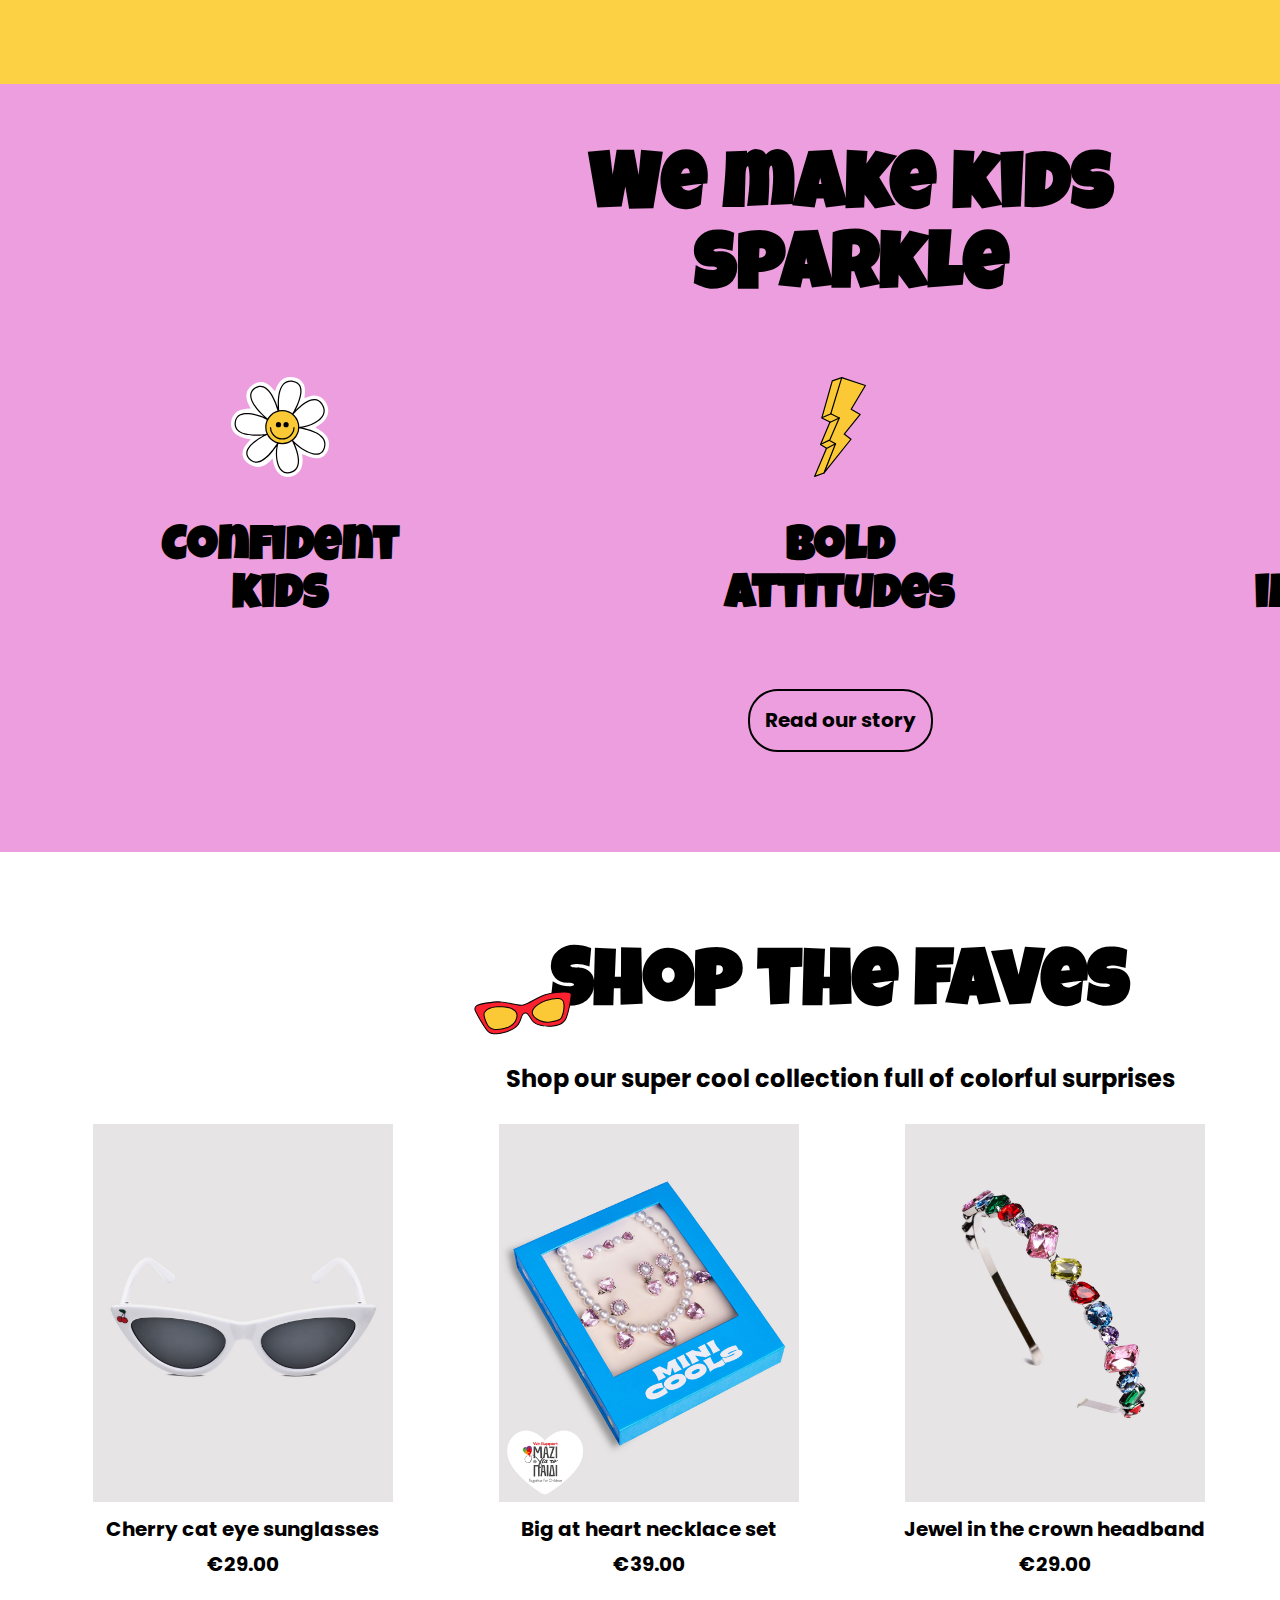
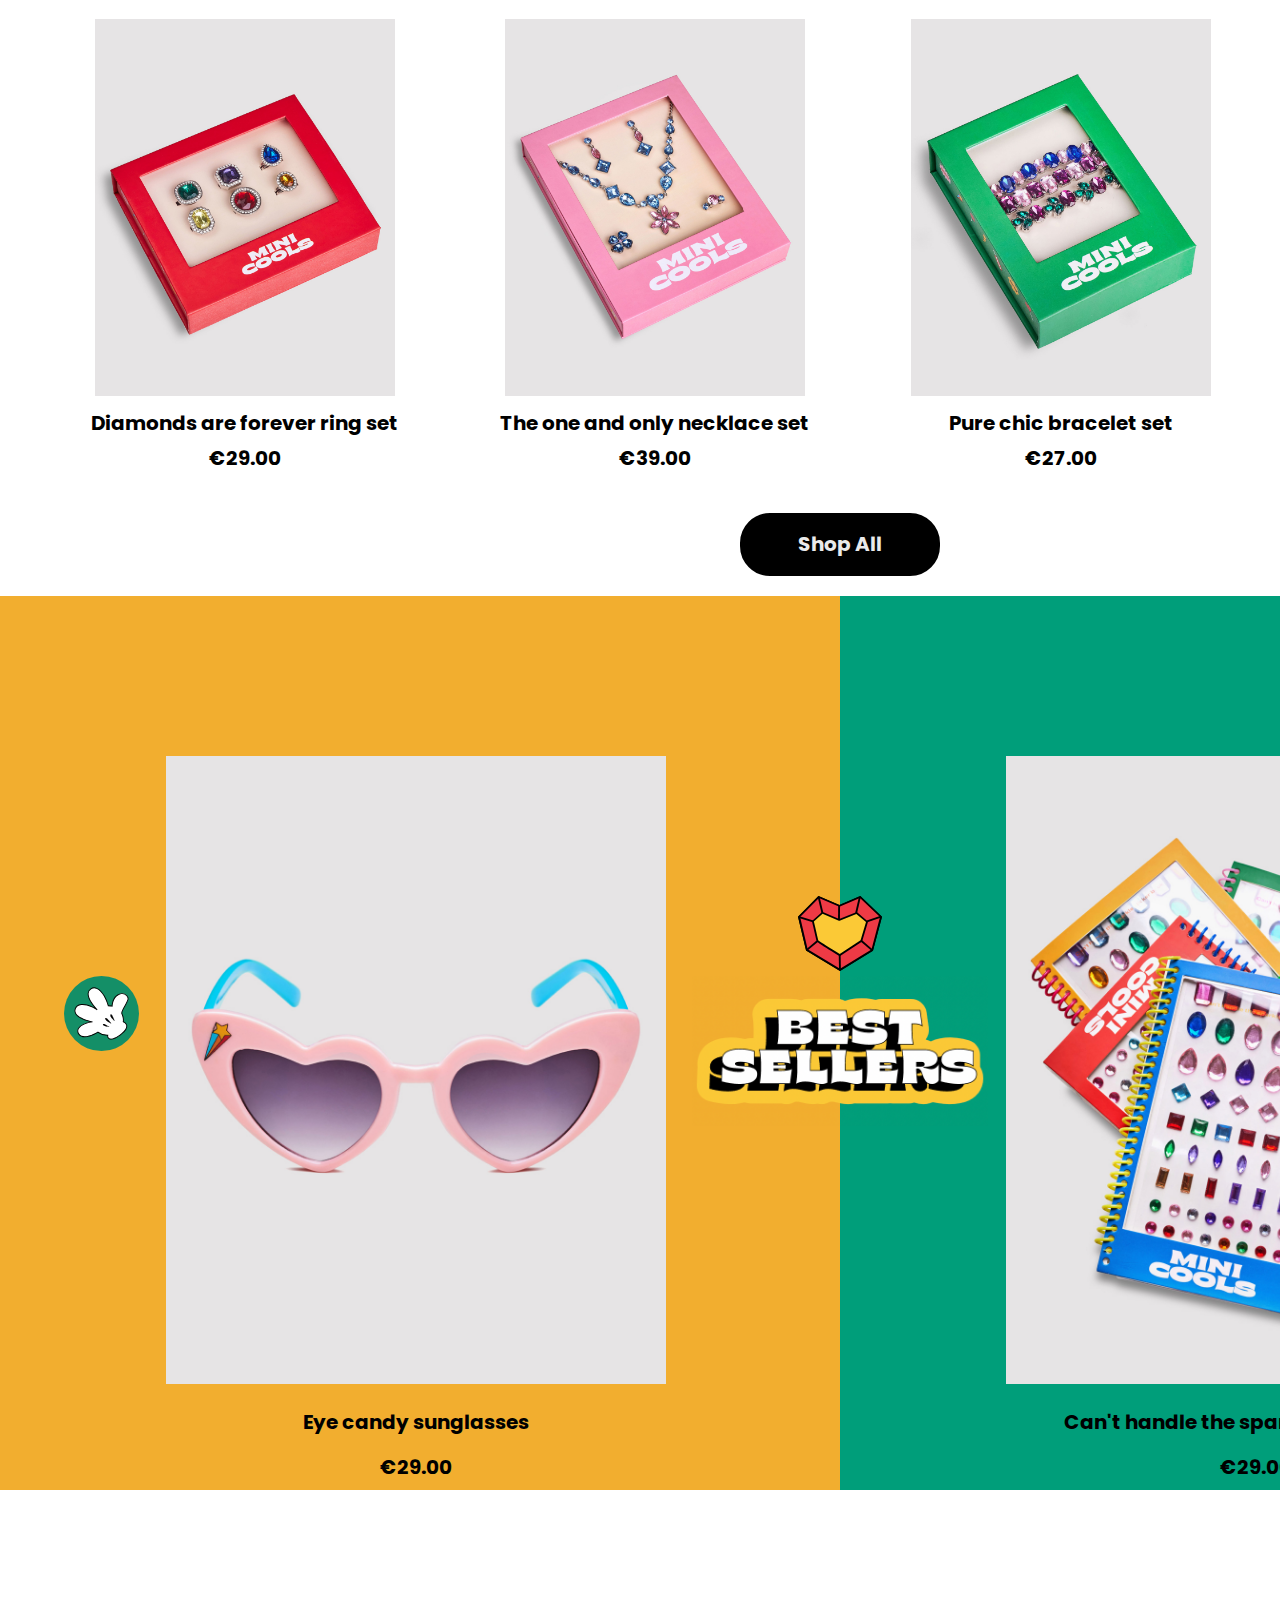
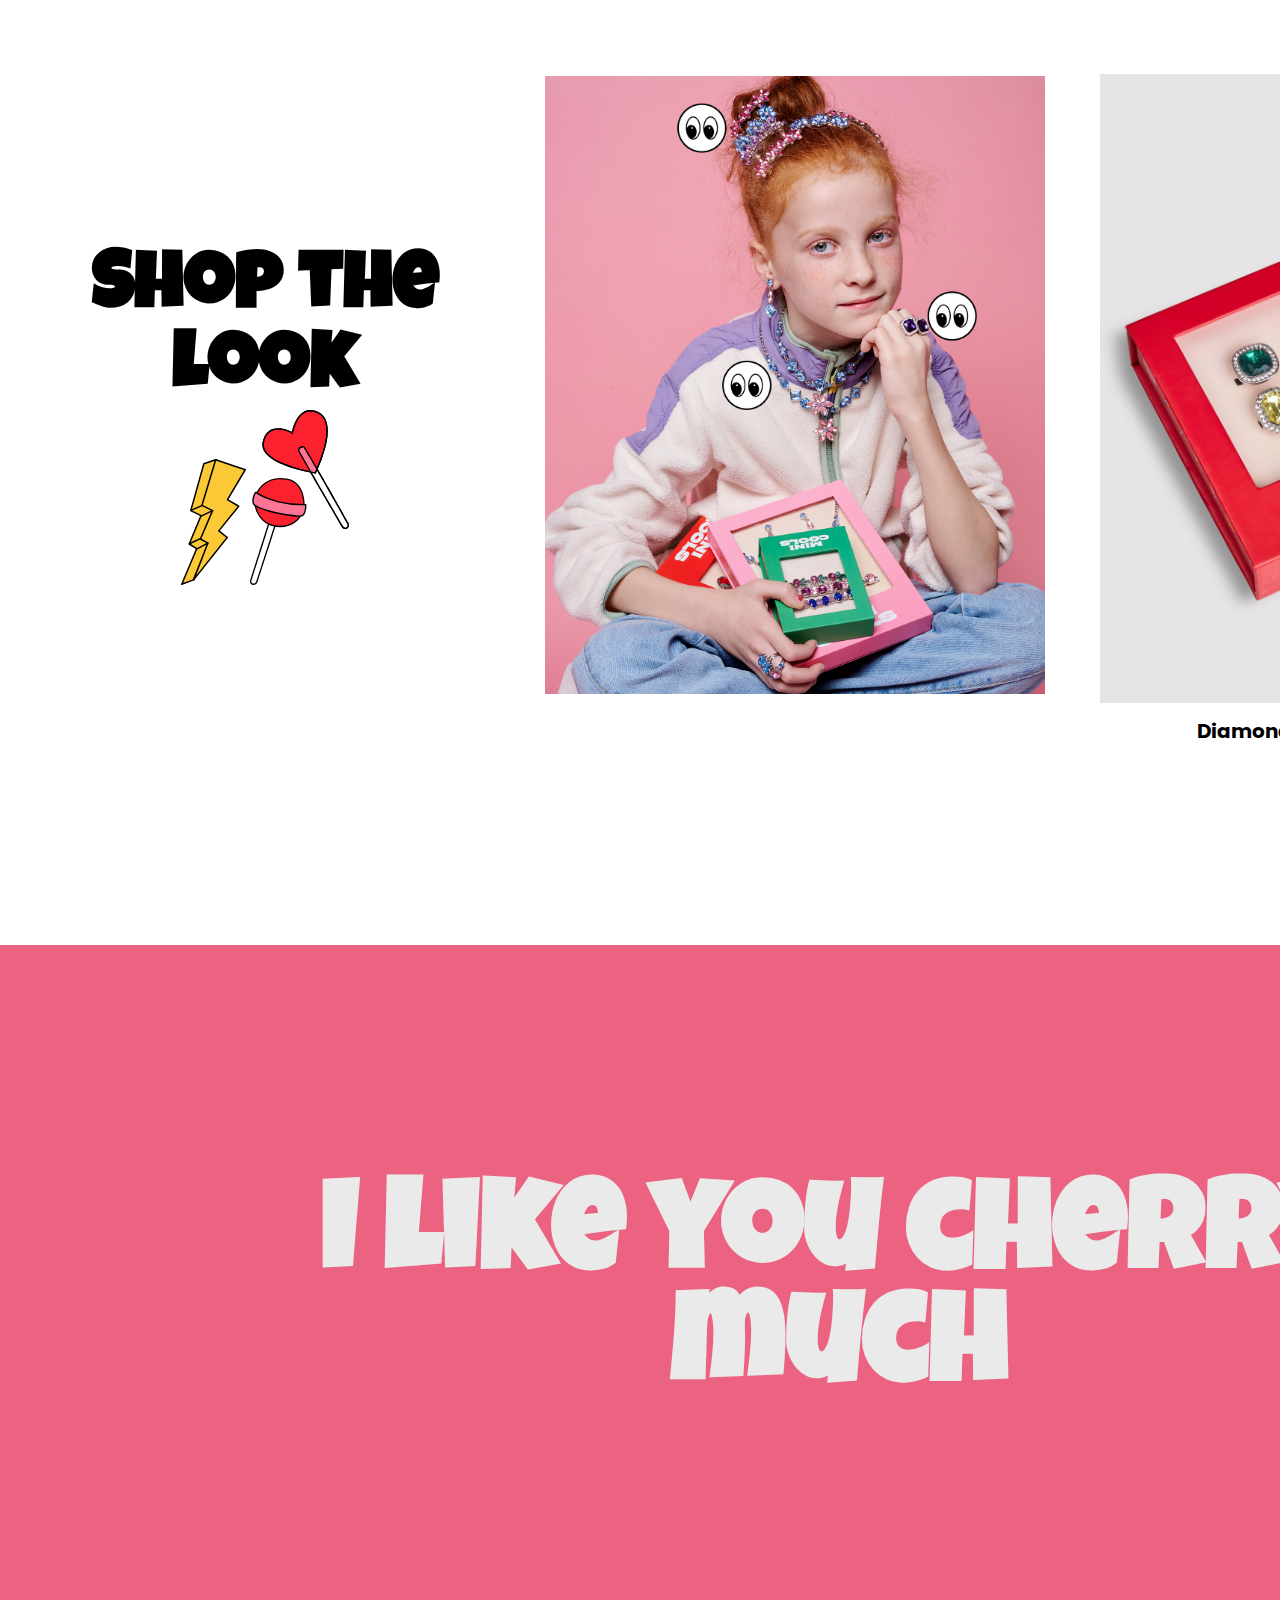
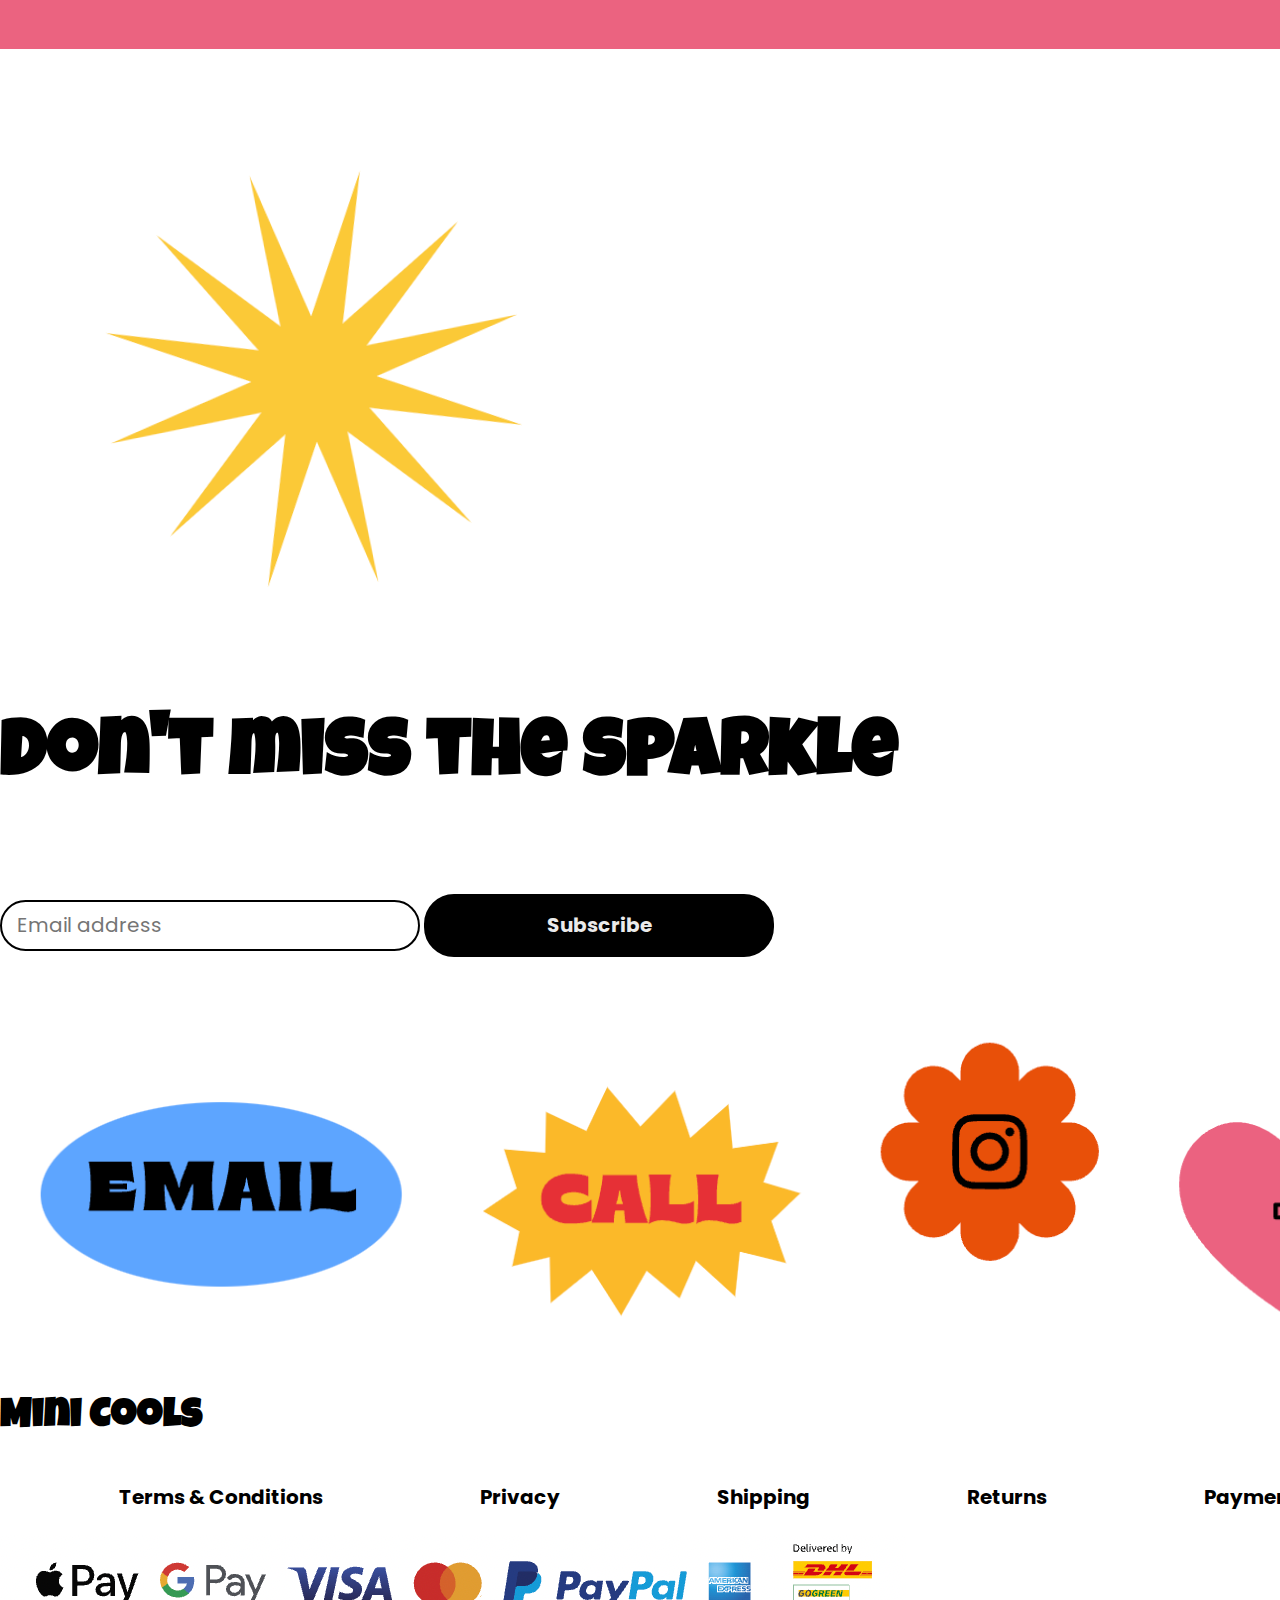
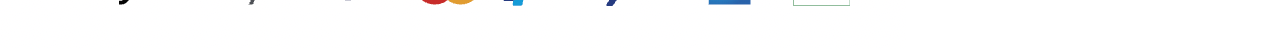
==== commit 13cc944f: "Updated Footer coding" ====
--- a/index.html
+++ b/index.html
@@ -207,15 +207,15 @@
 				<h2>I like you cherry much</h2>
 			</div>
 			
-			<div class="Footer">
-				<img src="img/Footer_Starburst.png" alt="starburst">
+			<div class="footer">
+				<img class="starburst__img" src="img/Footer_Starburst.png" alt="starburst">
 				<h2>Don't miss the sparkle</h2>
 				<div class="email__input">
 					<input type="text" name="email" id="email" class="email" placeholder="Email address" required>
 					<a href="!#" class="button__subscribe">Subscribe</a>
 				</div>
 				<div class="connect">
-					<img src="img/Footer_ConnectIcons.png" alt="connect icons">
+					<img class="footer__img" src="img/Footer_ConnectIcons.png" alt="connect icons">
 				</div>
 				<div class="footer-logo">
 					<h1>Mini Cools</h1>
@@ -230,7 +230,7 @@
 						<li><a href="!#">FAQs</a></li>
 					</ul>
 				</div>
-				<img src="img/Footer_Payments.png" alt="payment method logos">
+				<img class="payment__img" src="img/Footer_Payments.png" alt="payment method logos">
 			</div>
 
 
--- a/css/home.css
+++ b/css/home.css
@@ -18,12 +18,11 @@
   *, *:before, *:after {
     box-sizing: inherit;
   }
-
-  /* Typography */
   
-body {
+  body {
     font-family: var(--font-sans-serif);
     font-weight: bold;
+    font-size: 1.25rem;
     color: var(--black);
     line-height: 1.75;
     min-width: 1680px;
@@ -31,8 +30,8 @@
 }
 
 img {
-    /* max-width: 100%; */
-    /* display: block; */
+    max-width: 100%;
+    display: block;
 }
 
 h1, h2, h3, h4, h5 {
@@ -46,6 +45,11 @@
 
 h3 {
     font-size: 3rem;
+}
+
+a {
+    text-decoration: none;
+    color: var(--black);
 }
 
 /* BANNER */
@@ -71,9 +75,7 @@
 .main-nav {
     display: flex;
     justify-content: center;
-    align-items: center;
-    /* border: 2px red solid; */
-  
+    align-items: center; 
   }
   
   .main-nav__list {
@@ -82,7 +84,6 @@
     align-items: center;
     justify-content: space-around;
     list-style: none;
-    /* border: 2px blue solid; */
     padding: 0 15rem 0 30rem;
   }
 
@@ -97,14 +98,11 @@
       text-align: center;
       line-height: 0.75em;
       margin: 0 5rem;
-      /* border: 2px solid magenta; */
-
   } 
   
   .main-nav__item {
     text-transform: uppercase;
     font-size: 1.5rem;
-    /* border: 2px solid blue; */
   }
   
   .main-nav__item a {
@@ -117,7 +115,6 @@
     align-items: center;
     justify-content: space-between;
     list-style: none;
-    /* border: 2px solid yellow; */
   }
   
   .main-nav__icon img {
@@ -211,14 +208,14 @@
 
 .minicools h2 {
     width: 350px;
-    margin: 0 40rem;
+    margin: 0 38rem;
     line-height: 1em;
     padding-top: 5rem;
 }
 
 .minicools p {
-    width: 300px;
-    margin: 0 42rem;
+    width: 400px;
+    margin: 0 37rem;
     padding-bottom: 1rem;
 }
 
@@ -311,4 +308,255 @@
       align-items: center;
       max-width: 300px;
       line-height: 3rem;
-  }+  }
+
+   /* SHOP FAVES */
+
+.Faves {
+    text-align: center;
+}
+
+.faves__header {
+    text-align: center;
+}
+
+.faves__header h2 {
+    margin-bottom: 0;
+}
+
+.faves__header p {
+    font-size: 1.5rem;
+    margin-top: 0;
+}
+
+.container__faves {
+    position: relative;
+    margin-bottom: 0;
+}
+
+.container__faves--icon img {
+    max-width: 100px;
+}
+
+.container__faves--icon {
+    position: absolute;
+    top: 4rem;
+    left: 27rem;
+}
+
+.products-group__1 , .products-group__2 {
+    display: flex;
+    flex-direction: row;
+    justify-content: space-around;
+    list-style: none;
+    margin: 0 0 2rem 0;
+    padding-right: 1rem;
+}
+
+.products {
+    display: flex;
+    flex-direction: column;
+    align-items: center;
+}
+
+.products img {
+    min-width: 300px;
+    max-width: 300px;
+}
+
+.products a {
+    margin-top: 5px;
+    margin-bottom: -10px;
+}
+
+.products p {
+    line-height: 0.25em;
+}
+
+.button__faves, .button__subscribe {
+    display: inline-block;
+    min-width: 200px;
+    text-align: center;
+    background: var(--black);
+    border-radius: 30px;
+    border: 2px solid #000;
+    padding: 12px 15px;
+
+}
+
+.button__faves, .button__subscribe {
+    color: var(--white);
+}
+
+.button__faves:hover, .button__subscribe:hover {
+    text-decoration: underline;
+}
+
+ /* BEST SELLERS */
+
+ .Best {
+     margin: 0;
+ }
+
+ .container__bests {
+     position: relative;
+     display: flex;
+     margin: 0;
+     min-width: 1680px;
+ }
+
+ .heart-icon {
+     position: absolute;
+     max-height: 75px;
+     top: 20rem;
+     left: 49.9rem;
+ }
+
+ .bestseller-icon {
+    position: absolute;
+    max-height: 150px;
+    top: 25rem;
+    left: 43.25rem;
+}
+
+.hand-icon1 {
+    position: absolute;
+    max-height: 75px;
+    top: 25rem;
+    left: 4rem;
+}
+
+.hand-icon2 {
+    position: absolute;
+    max-height: 75px;
+    top: 25rem;
+    right: 2rem;
+}
+
+.bests-group__1 {
+    background-color: #f2ae2f;
+    list-style: none;
+}
+
+.bests-group__2 {
+    background-color: #009e7a;
+    list-style: none;
+}
+
+.bests-product {
+    display: flex;
+    flex-direction: column;
+    align-items: center;
+    line-height: 0.25em;
+    padding: 0 3rem 0 0;
+    min-width: 800px;
+}
+
+.bests-product img {
+    max-width: 500px;
+    padding-bottom: 1rem;
+    padding-top: 10rem;
+}
+
+ /* SHOP THE LOOK */
+
+.look-group {
+    list-style: none;
+    display: flex;
+    justify-content: space-between;
+    align-items: center;
+    text-align: center;
+    line-height: 1rem;
+    padding-right: 5rem;
+}
+
+.look-group h2 {
+    max-width: 450px;
+    line-height: 5rem;
+    margin-bottom: 0;
+
+}
+
+.look__icon {
+    display: inline-block;
+    max-height: 175px;
+    margin-top: 0;
+}
+
+.the-look img {
+    max-width: 500px;
+    padding-top: 9rem;
+}
+
+.the-look__img {
+    max-width: 500px;
+    margin-top: 0;
+    padding-top: 0;
+}
+
+     /* CHERRY SECTION */
+
+.Cherry {
+    min-height: 600px;
+    background-image: url(../components/img/svgs/Cherries-badge.svg);
+    background-repeat: repeat;
+    background-attachment: fixed;
+    background-color: #eb6380;
+    margin: 0;
+}
+
+.Cherry h2 {
+    color: var(--white);
+    text-align: center;
+    font-size: 8rem;
+    line-height: 7rem;
+    padding: 15rem 10rem;
+}
+
+    /* FOOTER SECTION */
+
+.Footer {
+    text-align: center;
+}
+
+.Footer h1 {
+    color: var(--red);
+    text-align: center;
+    font-size: 30rem;
+    line-height: 23rem;
+    margin-bottom: 0;
+}
+
+.email {
+    display: inline-block;
+    min-width: 350px;
+    /* max-width: 200px; */
+    color: var(--black);
+    font-family: var(--font-sans-serif);
+    text-align: left;
+    background: transparent;
+    border-radius: 30px;
+    border: 2px solid #000;
+    padding: 12px 15px;
+
+    }
+
+    .button__subscribe {
+        min-width: 350px;
+    }
+
+    .connect img {
+        min-width: 800px;
+        margin-top: 3rem;
+    }
+
+    .footer-nav {
+        display: flex;
+        flex-direction: row;
+        justify-content: space-around;
+        list-style: none;
+    }
+
+    .footer-nav a:hover {
+        text-decoration: underline;
+    }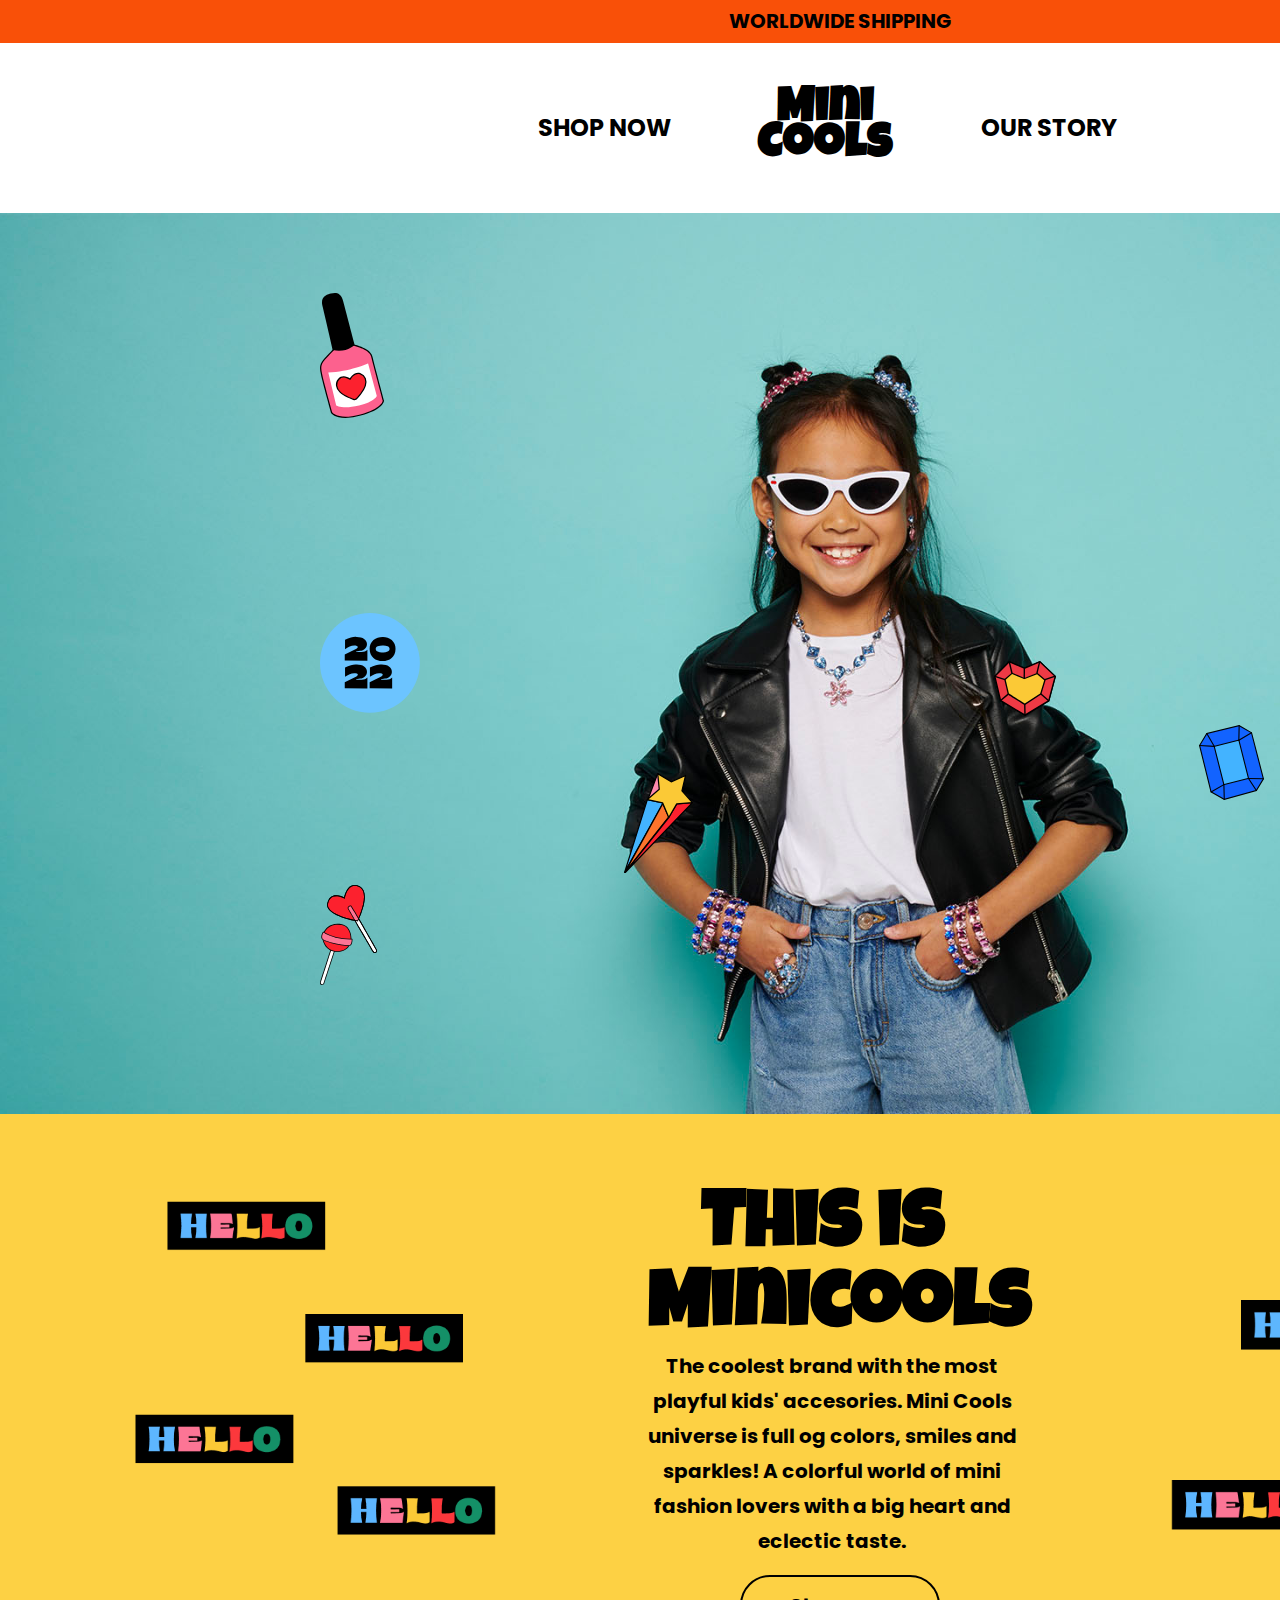
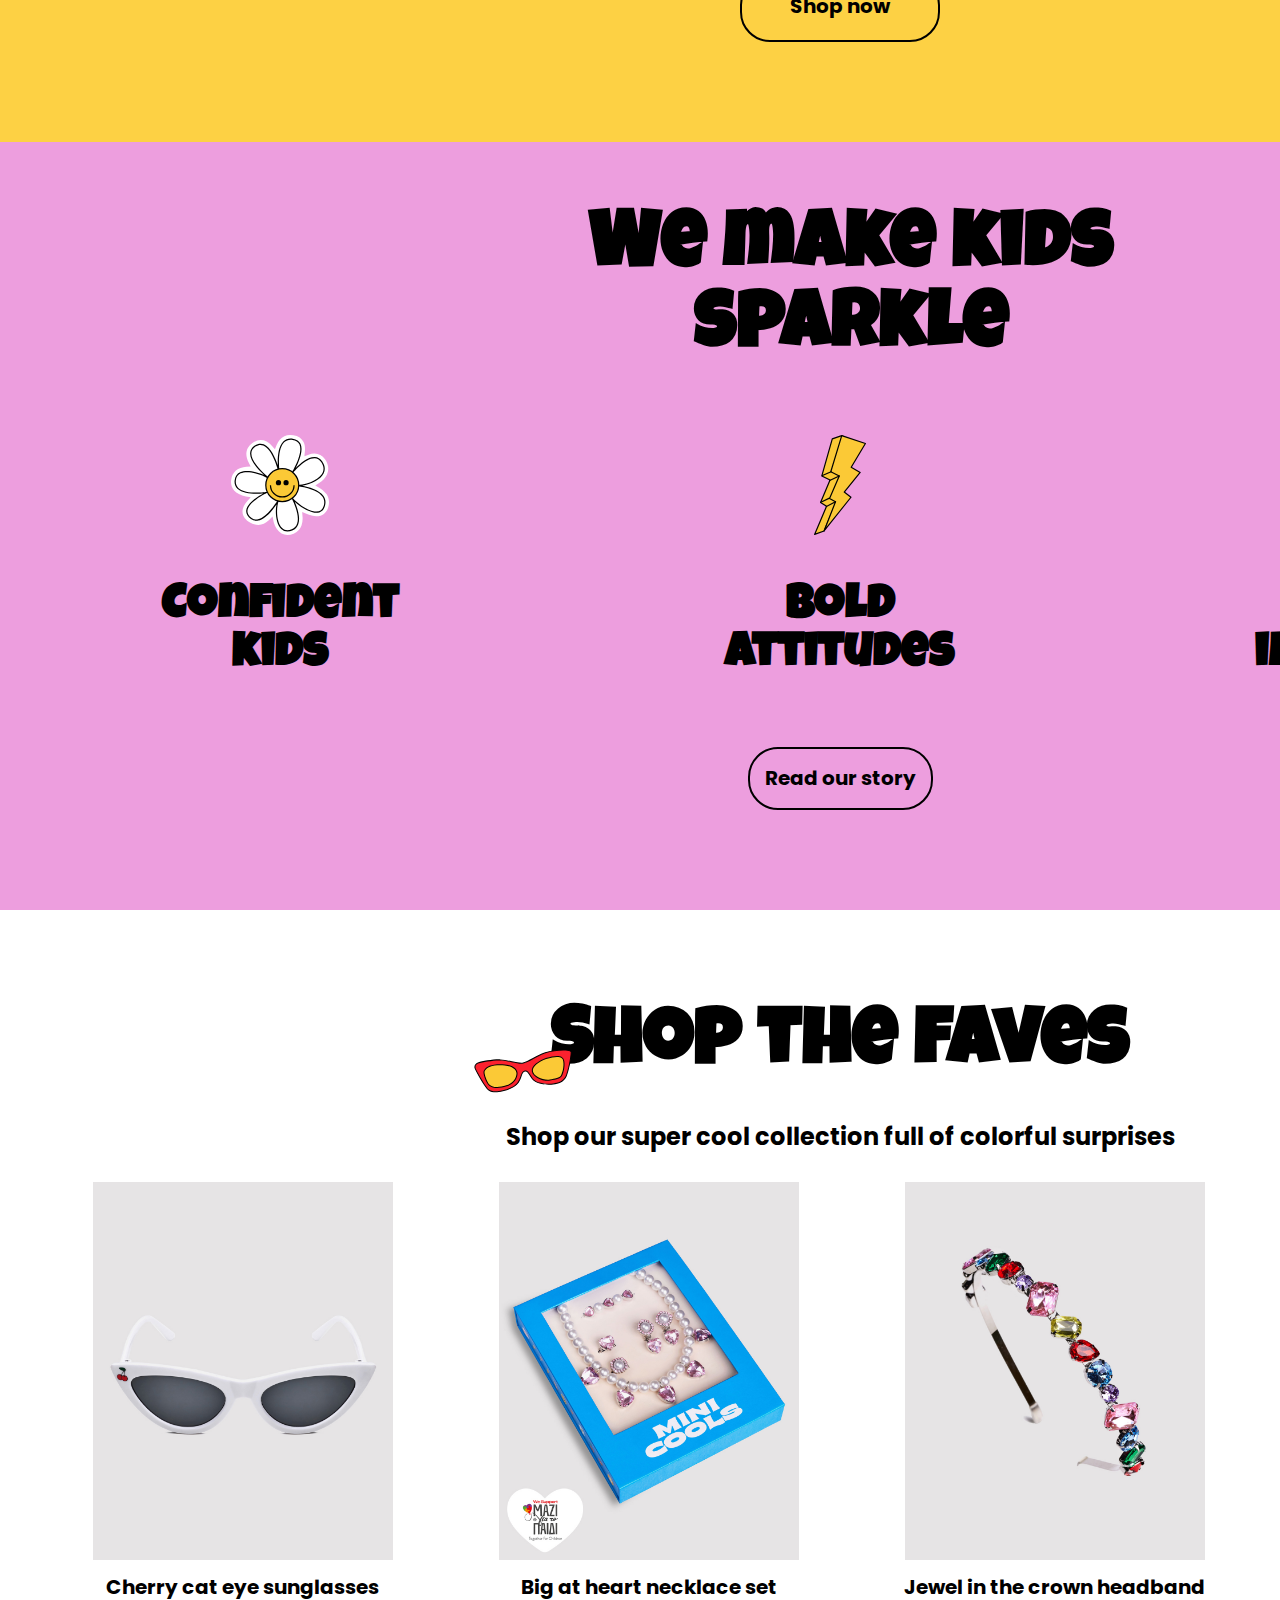
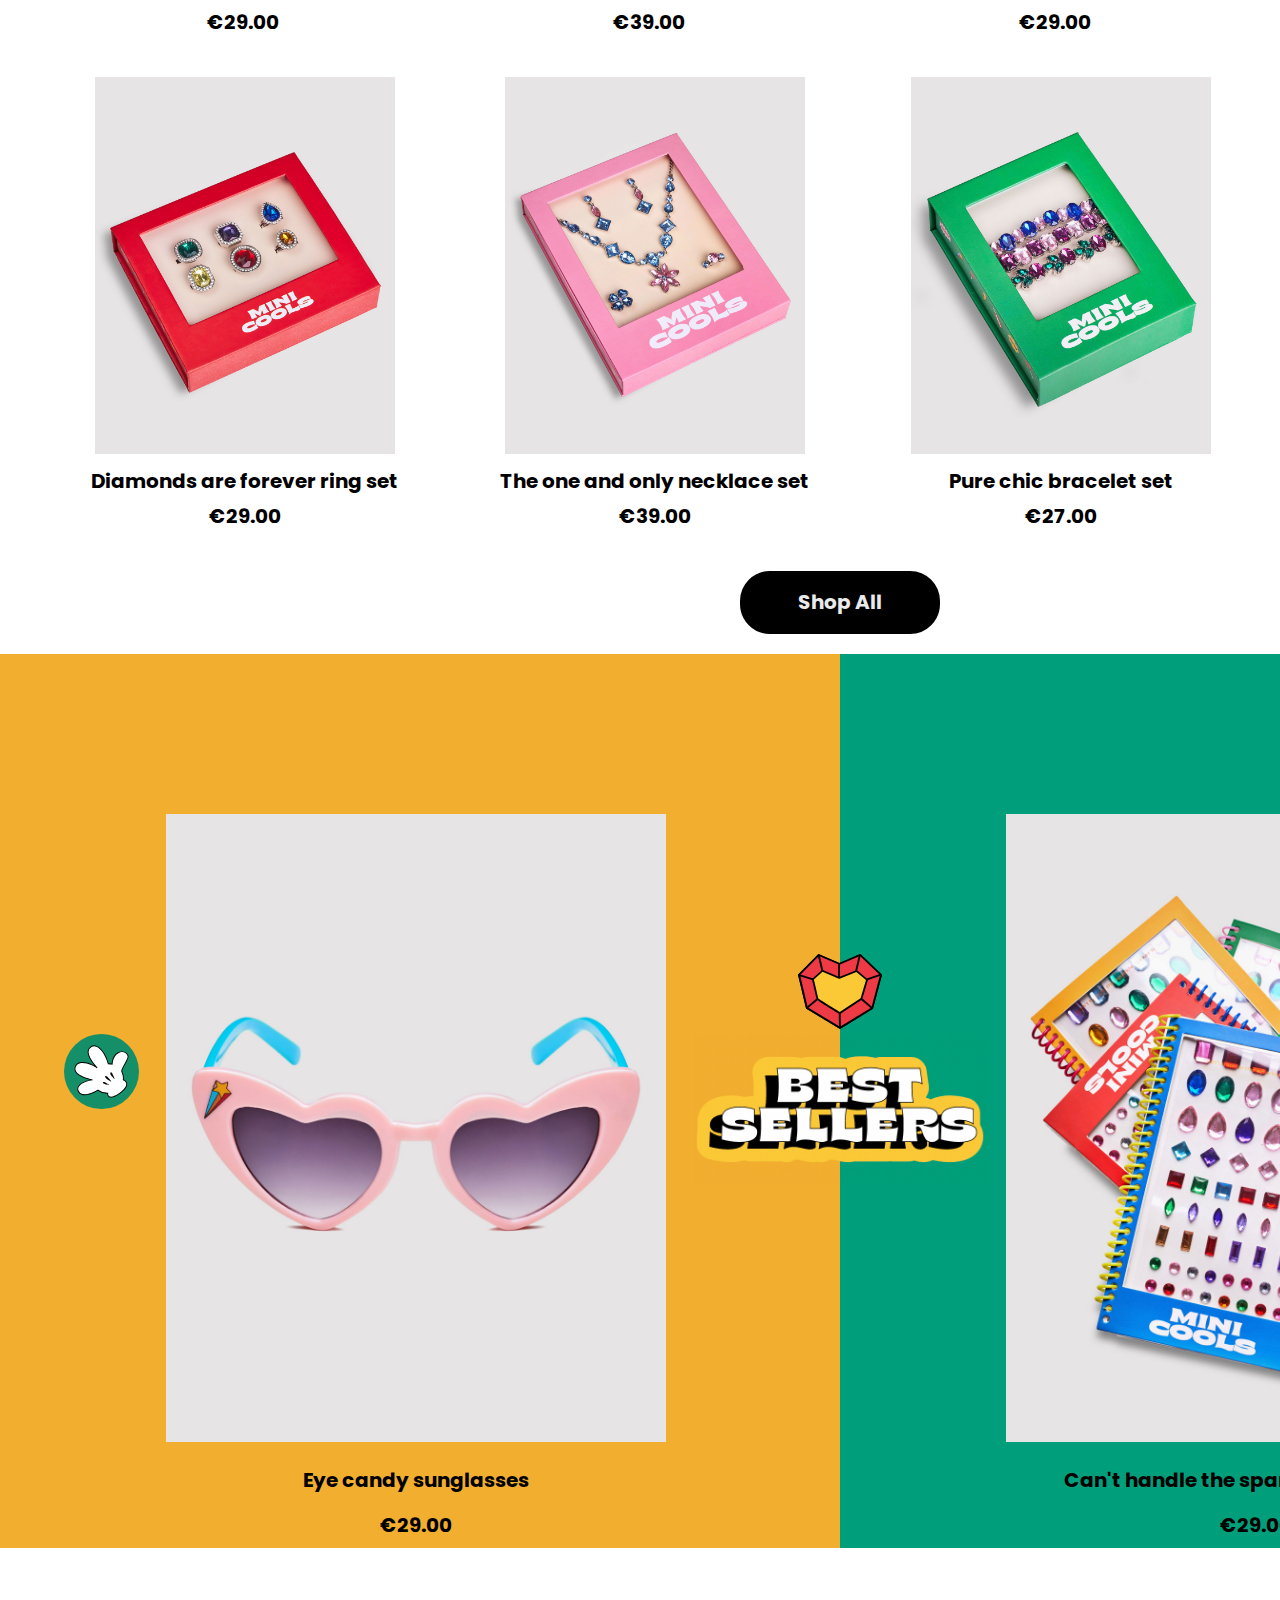
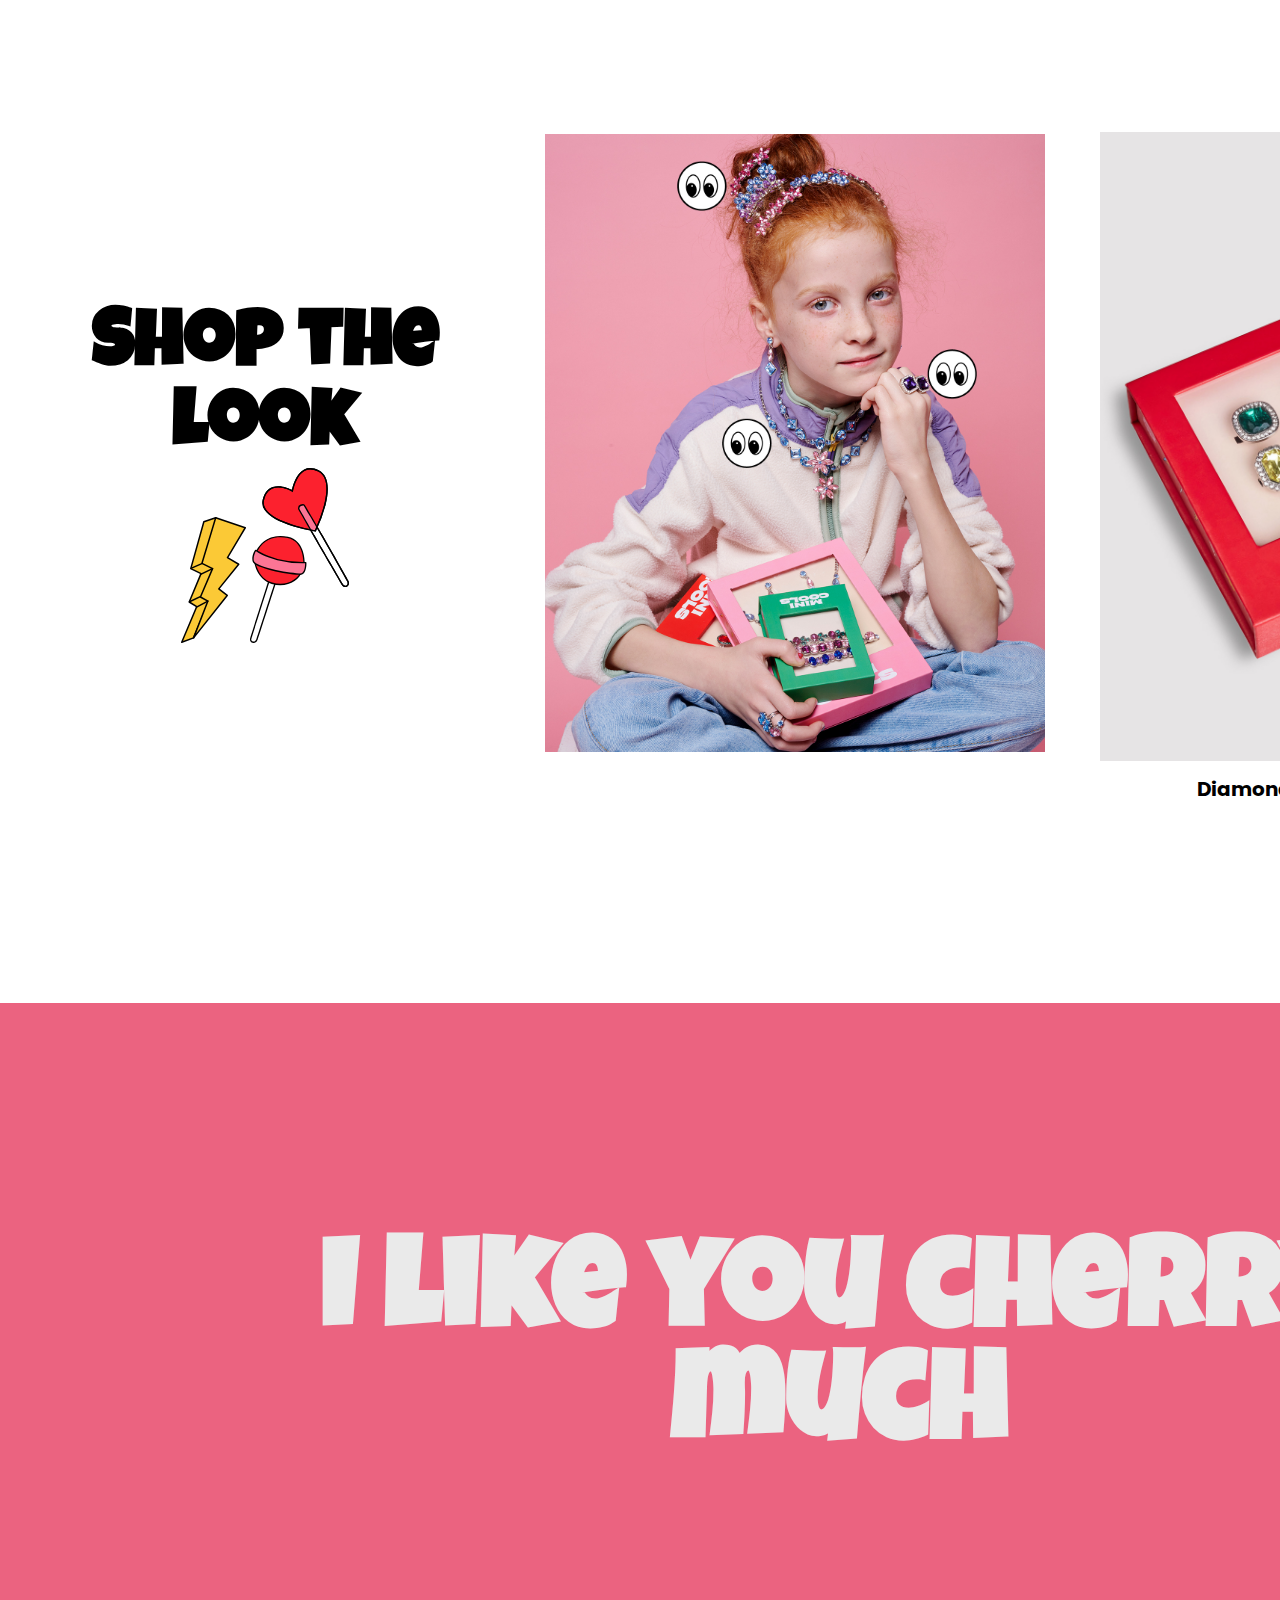
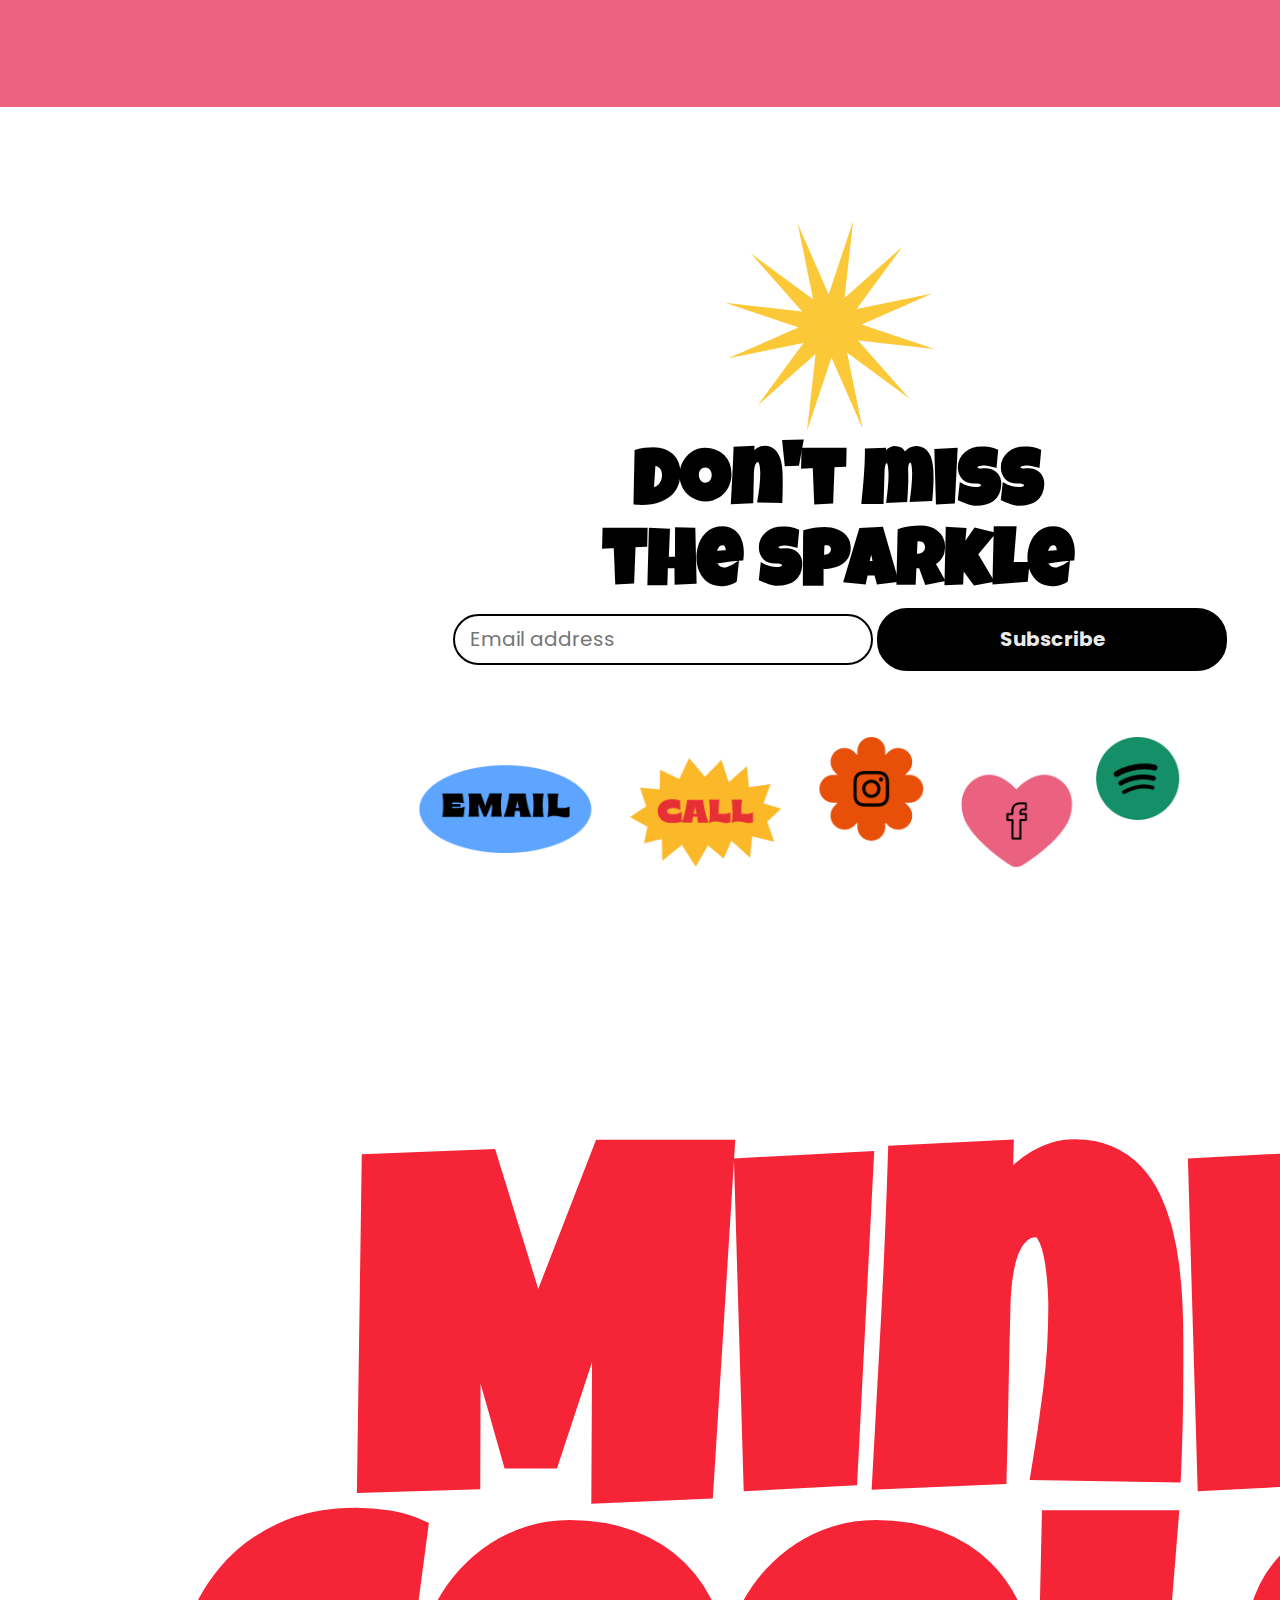
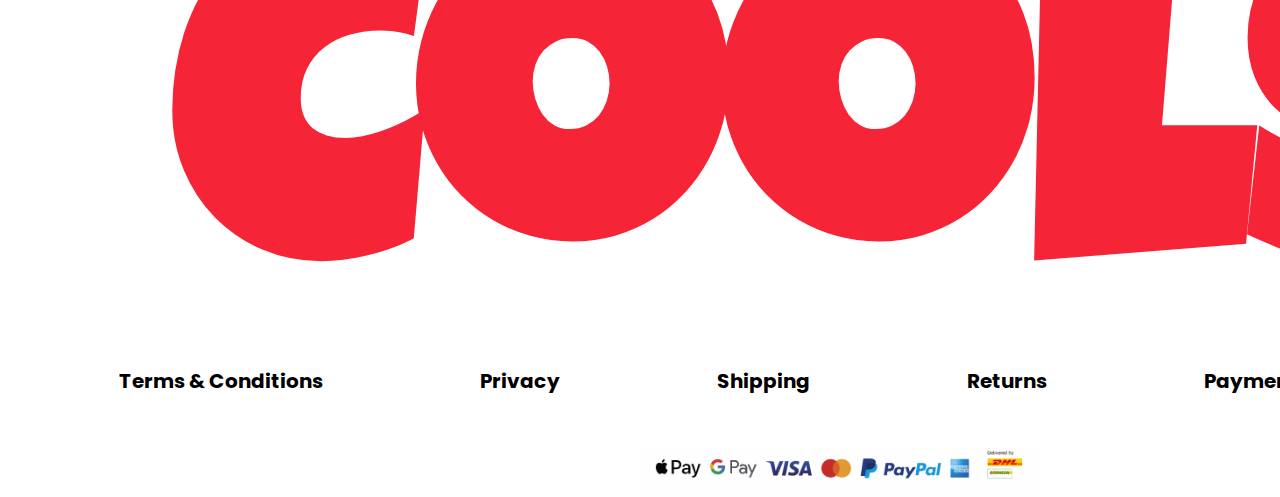
==== commit 350545c4: "Removed a element associated with imgs in main nav" ====
--- a/index.html
+++ b/index.html
@@ -24,8 +24,8 @@
 				<li class="main-nav__item"><a href="#!">Our Story</a></li>
 			</ul>
 			<ul class="main-nav__shop">
-				<a href="#!"><img class="main-nav__icon" src="img/Account Icon.png" alt="Account icon"></a>
-				<a href="#!"><img class="main-nav__icon" src="img/Shopping Cart Icon.png" alt="Shopping cart icon"></a>
+				<img class="main-nav__icon" src="img/Account Icon.png" alt="Account icon">
+				<img class="main-nav__icon" src="img/Shopping Cart Icon.png" alt="Shopping cart icon">
 			</ul>
 		</div>
 
--- a/css/home.css
+++ b/css/home.css
@@ -515,17 +515,36 @@
 
     /* FOOTER SECTION */
 
-.Footer {
-    text-align: center;
-}
-
-.Footer h1 {
+.footer {
+    text-align: center;
+}
+
+.footer h1 {
     color: var(--red);
     text-align: center;
     font-size: 30rem;
     line-height: 23rem;
     margin-bottom: 0;
 }
+
+.footer h2 {
+    text-align: center;
+    max-width: 1100px;
+    line-height: 5rem;
+    padding-left: 36rem;
+    margin: 0;
+}
+
+    .footer__img {
+        max-width: 800px;
+        margin-left: 25rem;
+        margin-top: 3rem;
+    }
+
+    .starburst__img {
+        max-width: 300px;
+        margin: 3rem 40rem 0rem 42rem;
+    }
 
 .email {
     display: inline-block;
@@ -545,11 +564,6 @@
         min-width: 350px;
     }
 
-    .connect img {
-        min-width: 800px;
-        margin-top: 3rem;
-    }
-
     .footer-nav {
         display: flex;
         flex-direction: row;
@@ -559,4 +573,9 @@
 
     .footer-nav a:hover {
         text-decoration: underline;
+    }
+
+    .payment__img {
+        max-height: 50px;
+        margin: 3rem 40rem 0rem 40rem;
     }